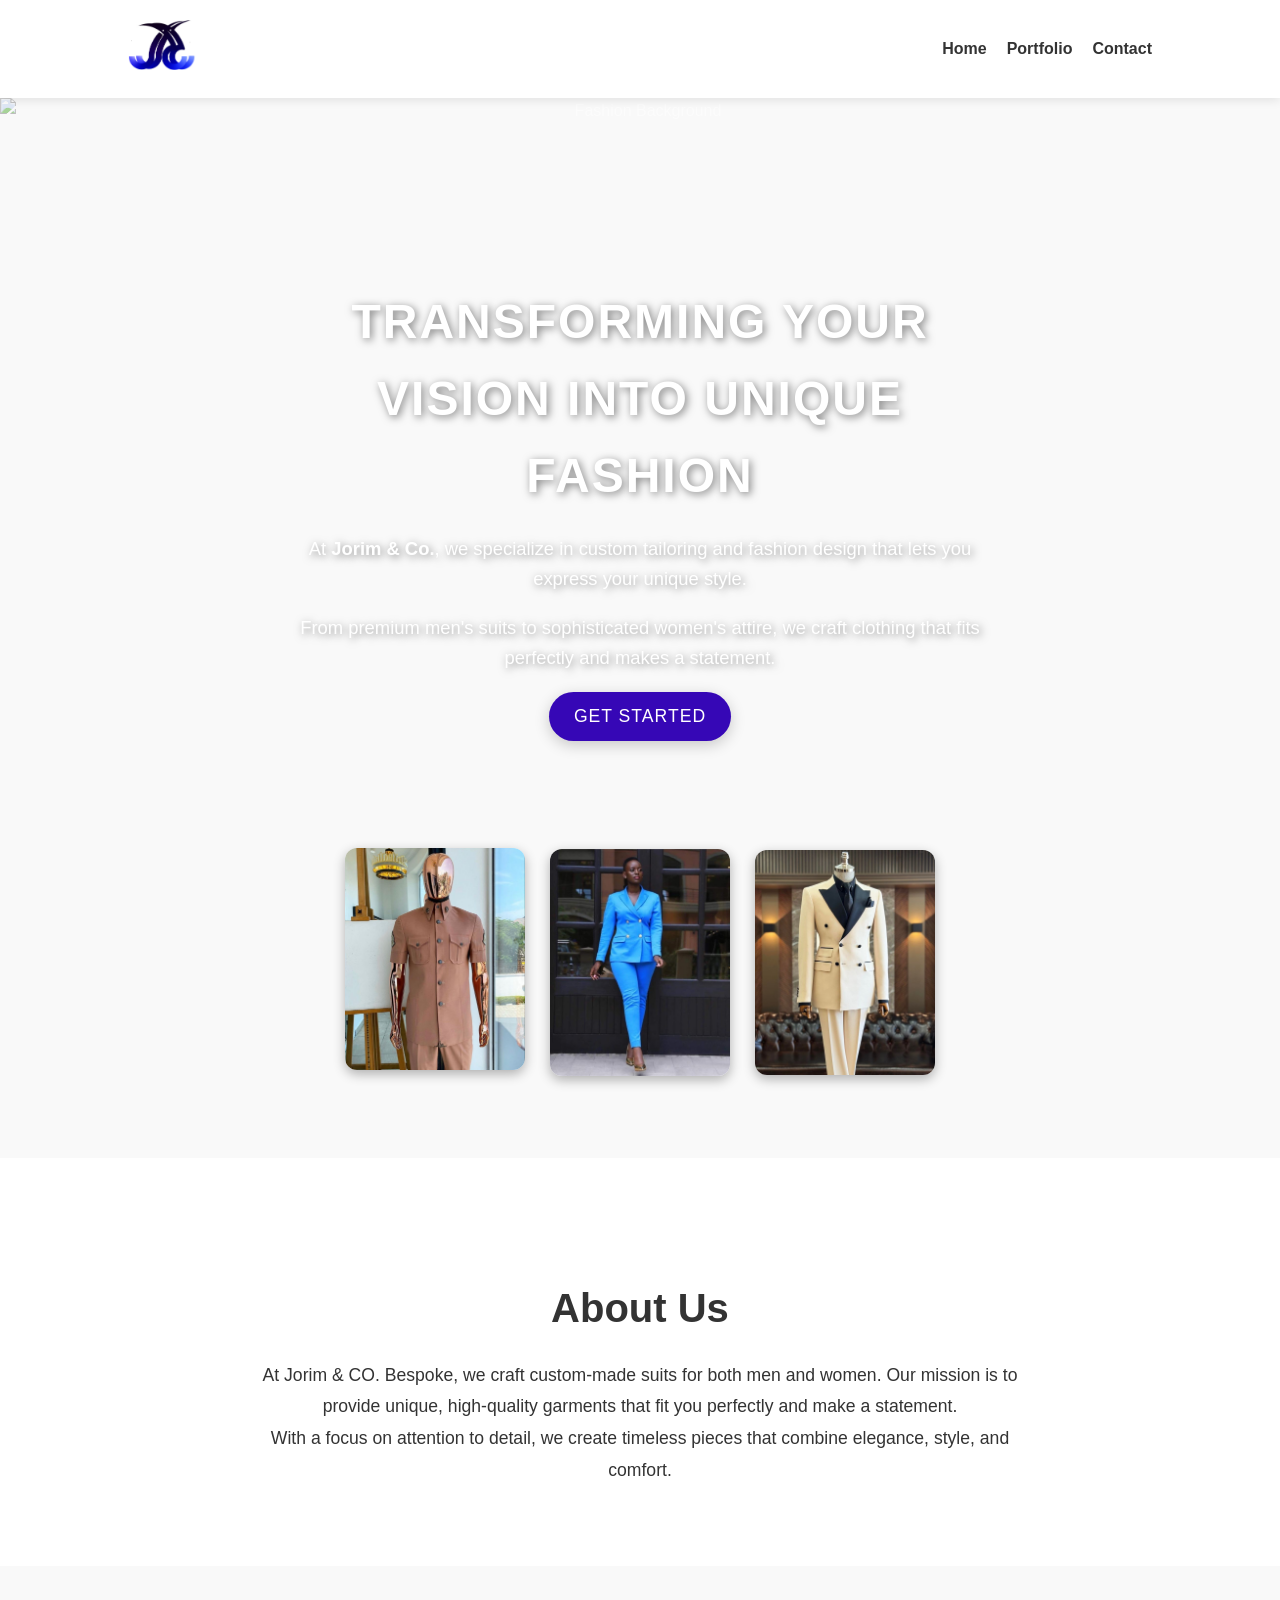
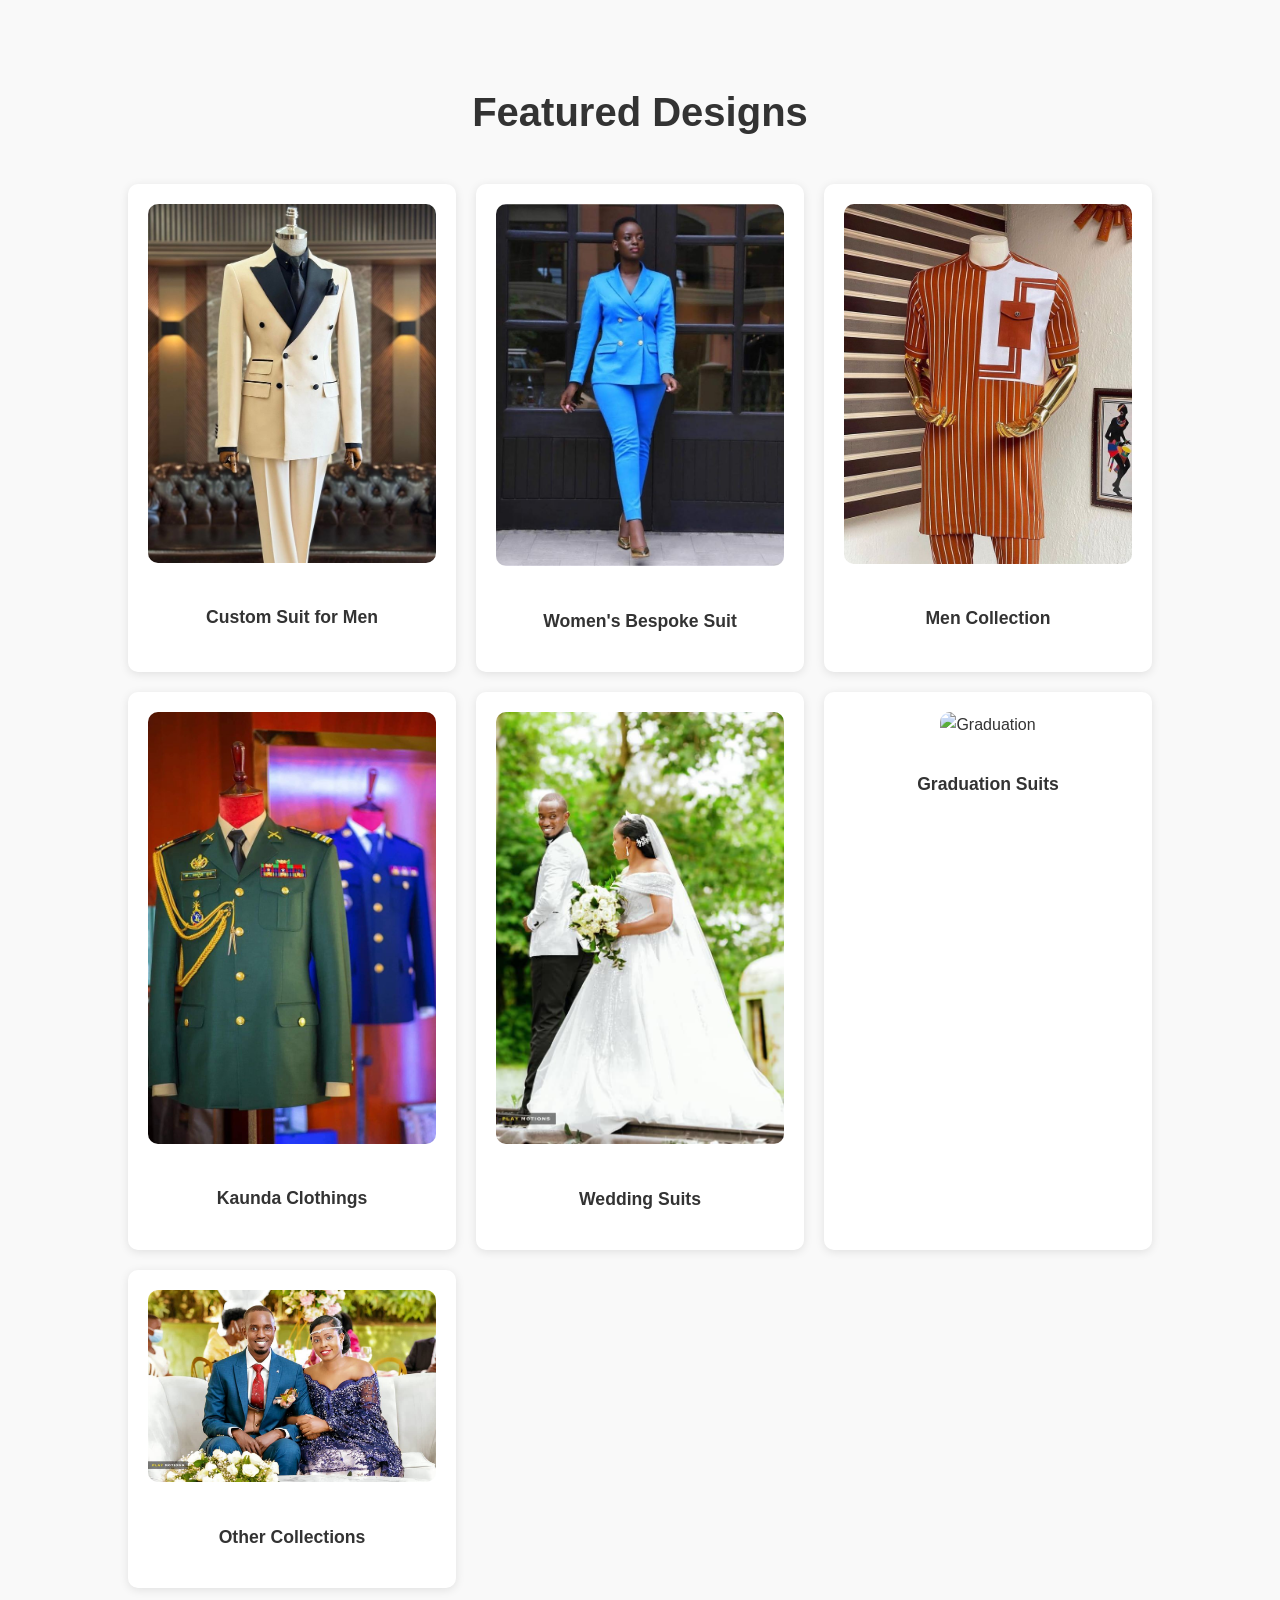
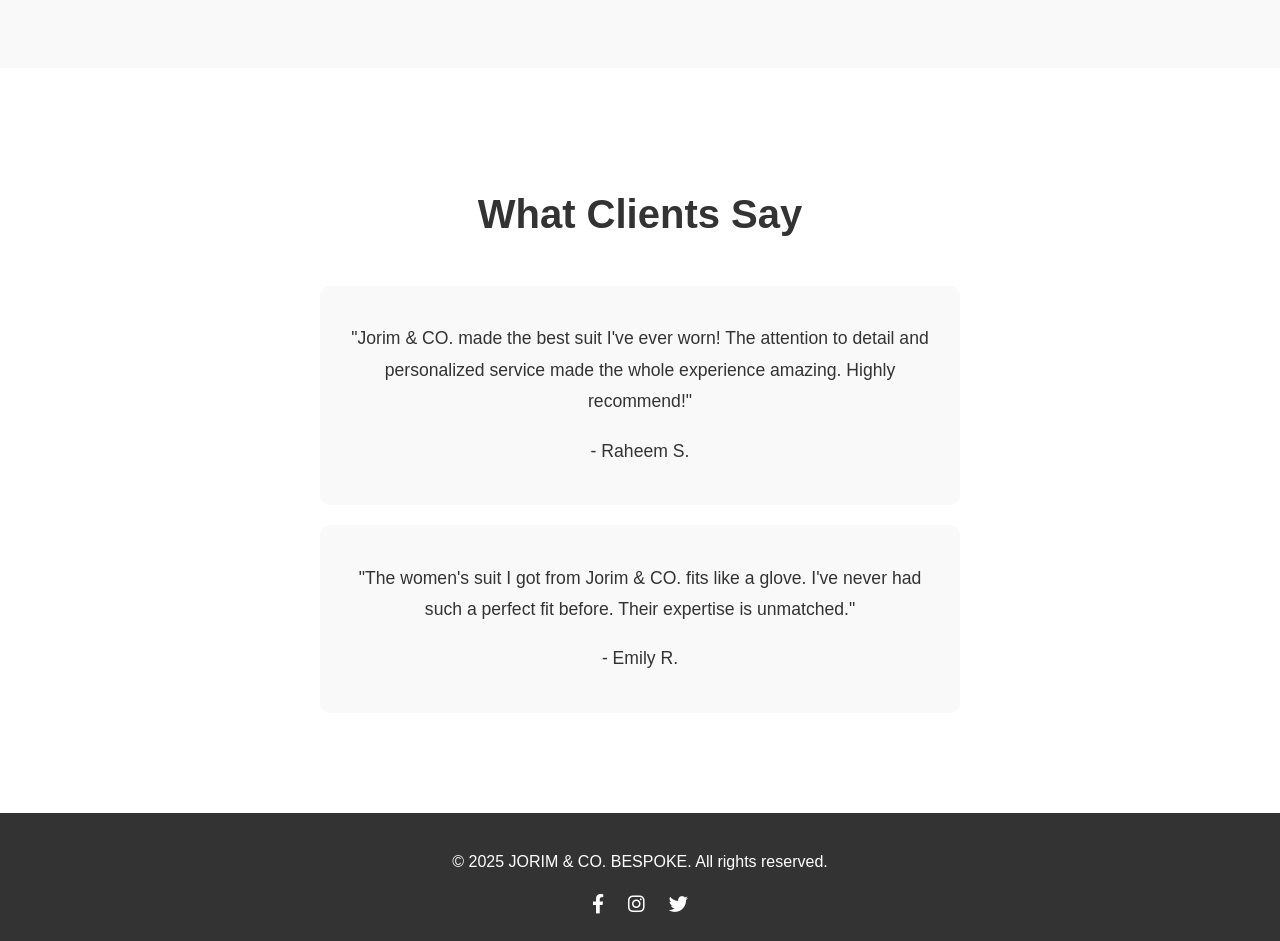
==== index.html @ 849270db "Make first hero image open Kaftan gallery" ====
<!DOCTYPE html>
<html lang="en">
<head>
    <meta charset="UTF-8">
    <meta name="viewport" content="width=device-width, initial-scale=1.0">
    <meta name="description" content="Custom tailoring and fashion design by Jorim & CO. Bespoke fashion that speaks to your unique style.">
    <title> Jorim & CO.</title>
    <link rel="stylesheet" href="styles.css">
    <link rel="stylesheet" href="https://cdnjs.cloudflare.com/ajax/libs/font-awesome/6.0.0/css/all.min.css">
    <link rel="stylesheet" href="https://cdnjs.cloudflare.com/ajax/libs/animate.css/4.1.1/animate.min.css">
    <link rel="shortcut icon" href="images/logo.png" type="images/x-icon" />
</head>
<body>
    <!-- Header -->
    <header>
        <div class="logo">
            <img src="images/logo.png" alt="Jorim & CO. Logo" class="animate__animated animate__fadeIn">
        </div>
        <nav>
            <ul>
                <li><a href="index.html" class="active">Home</a></li>
                <li><a href="portfolio.html">Portfolio</a></li>
                <li><a href="contact.html">Contact</a></li>
            </ul>
        </nav>
    </header>

    <!-- Hero Section -->
    <section class="hero-section">
        <div class="hero-background">
            <img src="images/background.jpg" alt="Fashion Background">
        </div>
    
        <div class="hero-content animate__animated animate__fadeInUp">
            <h2>Transforming Your Vision into Unique Fashion</h2>
            <p>At <strong>Jorim & Co.</strong>, we specialize in custom tailoring and fashion design that lets you express your unique style.</p>
            <p>From premium men's suits to sophisticated women's attire, we craft clothing that fits perfectly and makes a statement.</p>
            <button><a href="contact.html">Get Started</a></button>
        </div>
    
        <div class="hero-carousel">
            <a href="kaftan-men.html" aria-label="Open Kaftan Men gallery">
                <img src="images/kaftan.jpg" alt="Elegant Men's Suit">
            </a>
            <img src="images/women.jpg" alt="Classic Formal Wear">
            <img src="images/men.jpg" alt="Bespoke Tailoring">
        </div>
    </section>
    
    

    <!-- About Section -->
    <section class="about-section">
        <h2 class="animate__animated animate__fadeIn">About Us</h2>
        <p class="animate__animated animate__fadeIn">At Jorim & CO. Bespoke, we craft custom-made suits for both men and women. Our mission is to provide unique, high-quality garments that fit you perfectly and make a statement.</p>
        <p class="animate__animated animate__fadeIn">With a focus on attention to detail, we create timeless pieces that combine elegance, style, and comfort.</p>
    </section>

    <!-- Featured Designs -->
    <section class="featured-designs">
        <h2 class="animate__animated animate__fadeIn">Featured Designs</h2>
        <div class="design-gallery">
            <div class="design-item animate__animated animate__fadeIn">
                <img src="images/men.jpg" alt="Custom Suit for Men">
                <p>Custom Suit for Men</p>
            </div>
            <div class="design-item animate__animated animate__fadeIn">
                <img src="images/women.jpg" alt="Women's Bespoke Suit">
                <p>Women's Bespoke Suit</p>
            </div>
            <div class="design-item animate__animated animate__fadeIn">
                <img src="images/kaftan3.jpg" alt="Office Suit Collection">
                <p>Men Collection</p>
            </div>
            <div class="design-item animate__animated animate__fadeIn">
                <img src="images/kaunda3.jpg" alt="Kaunda Suits">
                <p>Kaunda Clothings</p>
            </div>
            <div class="design-item animate__animated animate__fadeIn">
                <img src="images/wedding suit.jpg" alt="Men Suits">
                <p>Wedding Suits</p>
            </div>
            <div class="design-item animate__animated animate__fadeIn">
                <img src="images/grad.jpg" alt="Graduation">
                <p>Graduation Suits</p>
            </div>
            <div class="design-item animate__animated animate__fadeIn">
                <img src="images/other collections.jpg" alt="Other Collections">
                <p>Other Collections</p>
            </div>
        </div>
    </section>

    <!-- Testimonials -->
    <section class="testimonials">
        <h2 class="animate__animated animate__fadeIn">What Clients Say</h2>
        <div class="testimonial-item animate__animated animate__fadeIn">
            <p>"Jorim & CO. made the best suit I've ever worn! The attention to detail and personalized service made the whole experience amazing. Highly recommend!"</p>
            <p>- Raheem S.</p>
        </div>
        <div class="testimonial-item animate__animated animate__fadeIn">
            <p>"The women's suit I got from Jorim & CO. fits like a glove. I've never had such a perfect fit before. Their expertise is unmatched."</p>
            <p>- Emily R.</p>
        </div>
    </section>

    <!-- Footer -->
    <footer>
        <p>&copy; 2025 JORIM & CO. BESPOKE. All rights reserved.</p>
        <div class="social-icons">
            <a href="#"><i class="fab fa-facebook-f"></i></a>
            <a href="#"><i class="fab fa-instagram"></i></a>
            <a href="#"><i class="fab fa-twitter"></i></a>
        </div>
    </footer>

    <!-- JavaScript for Animations -->
    <script src="https://cdnjs.cloudflare.com/ajax/libs/jquery/3.6.0/jquery.min.js"></script>
    <script>
        $(document).ready(function () {
            // Add animations on scroll
            $(window).scroll(function () {
                $('.animate__animated').each(function () {
                    const elementPosition = $(this).offset().top;
                    const scrollPosition = $(window).scrollTop() + $(window).height();
                    if (scrollPosition > elementPosition) {
                        $(this).addClass('animate__fadeIn');
                    }
                });
            });
        });
    </script>
</body>
</html>
---- styles.css ----
/* General Styles */
body {
    font-family: 'Poppins', sans-serif;
    line-height: 1.6;
    margin: 0;
    padding: 0;
    background-color: #f9f9f9;
    color: #333;
}

header {
    display: flex;
    justify-content: space-between;
    align-items: center;
    padding: 20px 10%;
    background-color: #fff;
    box-shadow: 0 2px 10px rgba(0, 0, 0, 0.1);
}

.logo img {
    height: 50px;
}

nav ul {
    list-style: none;
    display: flex;
    gap: 20px;
}

nav ul li a {
    text-decoration: none;
    color: #333;
    font-weight: 600;
    transition: color 0.3s ease;
}

nav ul li a:hover {
    color: #ff6f61;
}

/* Hero Section */
.hero-section {
    background: url('images/background.jpg') no-repeat center center/cover;
    height: 100vh;
    display: flex;
    flex-direction: column; /* Ensures that the content stacks vertically */
    justify-content: center;
    align-items: center;
    text-align: center;
    color: #fff;
    position: relative;
    padding: 80px 20px;
    overflow: hidden;
    border-bottom: 5px solid #fff;
}

.hero-background img {
    position: absolute;
    width: 100%;
    height: 100%;
    object-fit: cover;
    top: 0;
    left: 0;
    z-index: -1;
    opacity: 0.5;
}

.hero-content {
    max-width: 700px;
    margin: auto;
    z-index: 1;
    text-shadow: 2px 2px 8px rgba(0, 0, 0, 0.5);
}

.hero-content h2 {
    font-size: 3rem;
    margin-bottom: 20px;
    font-weight: bold;
    letter-spacing: 2px;
    text-transform: uppercase;
}

.hero-content p {
    font-size: 1.15rem;
    margin-bottom: 20px;
    line-height: 1.6;
    font-weight: 300;
}

.hero-content button {
    background: #3607b6;
    color: white;
    padding: 14px 25px;
    border: none;
    border-radius: 50px;
    font-size: 1.1rem;
    cursor: pointer;
    text-transform: uppercase;
    letter-spacing: 1px;
    box-shadow: 0 4px 15px rgba(0, 0, 0, 0.2);
    transition: 0.3s ease-in-out;
}

.hero-content button:hover {
    background: #1b0a49;
    transform: scale(1.1);
    box-shadow: 0 6px 20px rgba(0, 0, 0, 0.25);
}

.hero-content button a {
    color: white;
    text-decoration: none;
    display: inline-block;
}

/* Carousel */
.hero-carousel {
    display: flex;
    justify-content: center;
    align-items: center; /* Centers images vertically within the carousel */
    gap: 25px;
    margin-top: 40px;
    z-index: 1;
}

.hero-carousel img {
    width: 180px;
    height: auto;
    border-radius: 12px;
    transition: transform 0.4s ease, opacity 0.4s ease;
    box-shadow: 0 4px 12px rgba(0, 0, 0, 0.3);
}

.hero-carousel img:hover {
    transform: scale(1.1);
    opacity: 0.8;
}

/* Scroll animation */
@keyframes fadeInUp {
    from {
        opacity: 0;
        transform: translateY(30px);
    }
    to {
        opacity: 1;
        transform: translateY(0);
    }
}

.animate__fadeInUp {
    animation: fadeInUp 1s ease-out forwards;
}

/* About Section */
.about-section {
    padding: 80px 10%;
    text-align: center;
    background-color: #fff;
}

.about-section h2 {
    font-size: 2.5rem;
    margin-bottom: 20px;
}

.about-section p {
    font-size: 1.1rem;
    line-height: 1.8;
    max-width: 800px;
    margin: 0 auto;
}

/* Featured Designs */
.featured-designs {
    padding: 80px 10%;
    background-color: #f9f9f9;
    text-align: center;
}

.featured-designs h2 {
    font-size: 2.5rem;
    margin-bottom: 40px;
}

.design-gallery {
    display: grid;
    grid-template-columns: repeat(auto-fit, minmax(250px, 1fr));
    gap: 20px;
}

.design-item {
    background-color: #fff;
    padding: 20px;
    border-radius: 10px;
    box-shadow: 0 2px 10px rgba(0, 0, 0, 0.1);
    transition: transform 0.3s ease;
}

.design-item:hover {
    transform: translateY(-10px);
}

.design-item img {
    width: 100%;
    border-radius: 10px;
    margin-bottom: 15px;
}

.design-item p {
    font-size: 1.1rem;
    font-weight: 600;
}

/* Testimonials */
.testimonials {
    padding: 80px 10%;
    background-color: #ffffff;
    text-align: center;
}

.testimonials h2 {
    font-size: 2.5rem;
    margin-bottom: 40px;
}

.testimonial-item {
    background-color: #f9f9f9;
    padding: 20px;
    border-radius: 10px;
    margin-bottom: 20px;
    max-width: 600px;
    margin: 0 auto 20px;
}

.testimonial-item p {
    font-size: 1.1rem;
    line-height: 1.8;
}

/* Footer */
footer {
    background-color: #333;
    color: #fff;
    text-align: center;
    padding: 20px 10%;
}

.social-icons {
    margin-top: 10px;
}

.social-icons a {
    color: #fff;
    margin: 0 10px;
    font-size: 1.2rem;
    transition: color 0.3s ease;
}

.social-icons a:hover {
    color: #ff6f61;
}

@media (max-width: 900px) {
    header {
        flex-direction: column;
        gap: 15px;
        padding: 20px 6%;
    }

    nav ul {
        flex-wrap: wrap;
        justify-content: center;
        padding: 0;
        margin: 0;
    }

    .hero-section {
        height: auto;
        min-height: 90vh;
        padding: 100px 20px 60px;
    }

    .hero-content h2 {
        font-size: 2rem;
        line-height: 1.3;
    }

    .hero-content p {
        font-size: 1rem;
    }

    .hero-carousel {
        flex-wrap: wrap;
        gap: 15px;
        margin-top: 25px;
    }

    .hero-carousel img {
        width: 140px;
    }
}

@media (max-width: 480px) {
    nav ul {
        gap: 12px;
    }

    nav ul li a {
        font-size: 0.95rem;
    }

    .about-section,
    .featured-designs,
    .testimonials,
    footer {
        padding-left: 6%;
        padding-right: 6%;
    }

    .hero-content h2 {
        font-size: 1.6rem;
        letter-spacing: 1px;
    }

    .hero-content button {
        width: 100%;
        max-width: 240px;
    }

    .about-section p,
    .testimonial-item p,
    .design-item p {
        font-size: 1rem;
    }
}
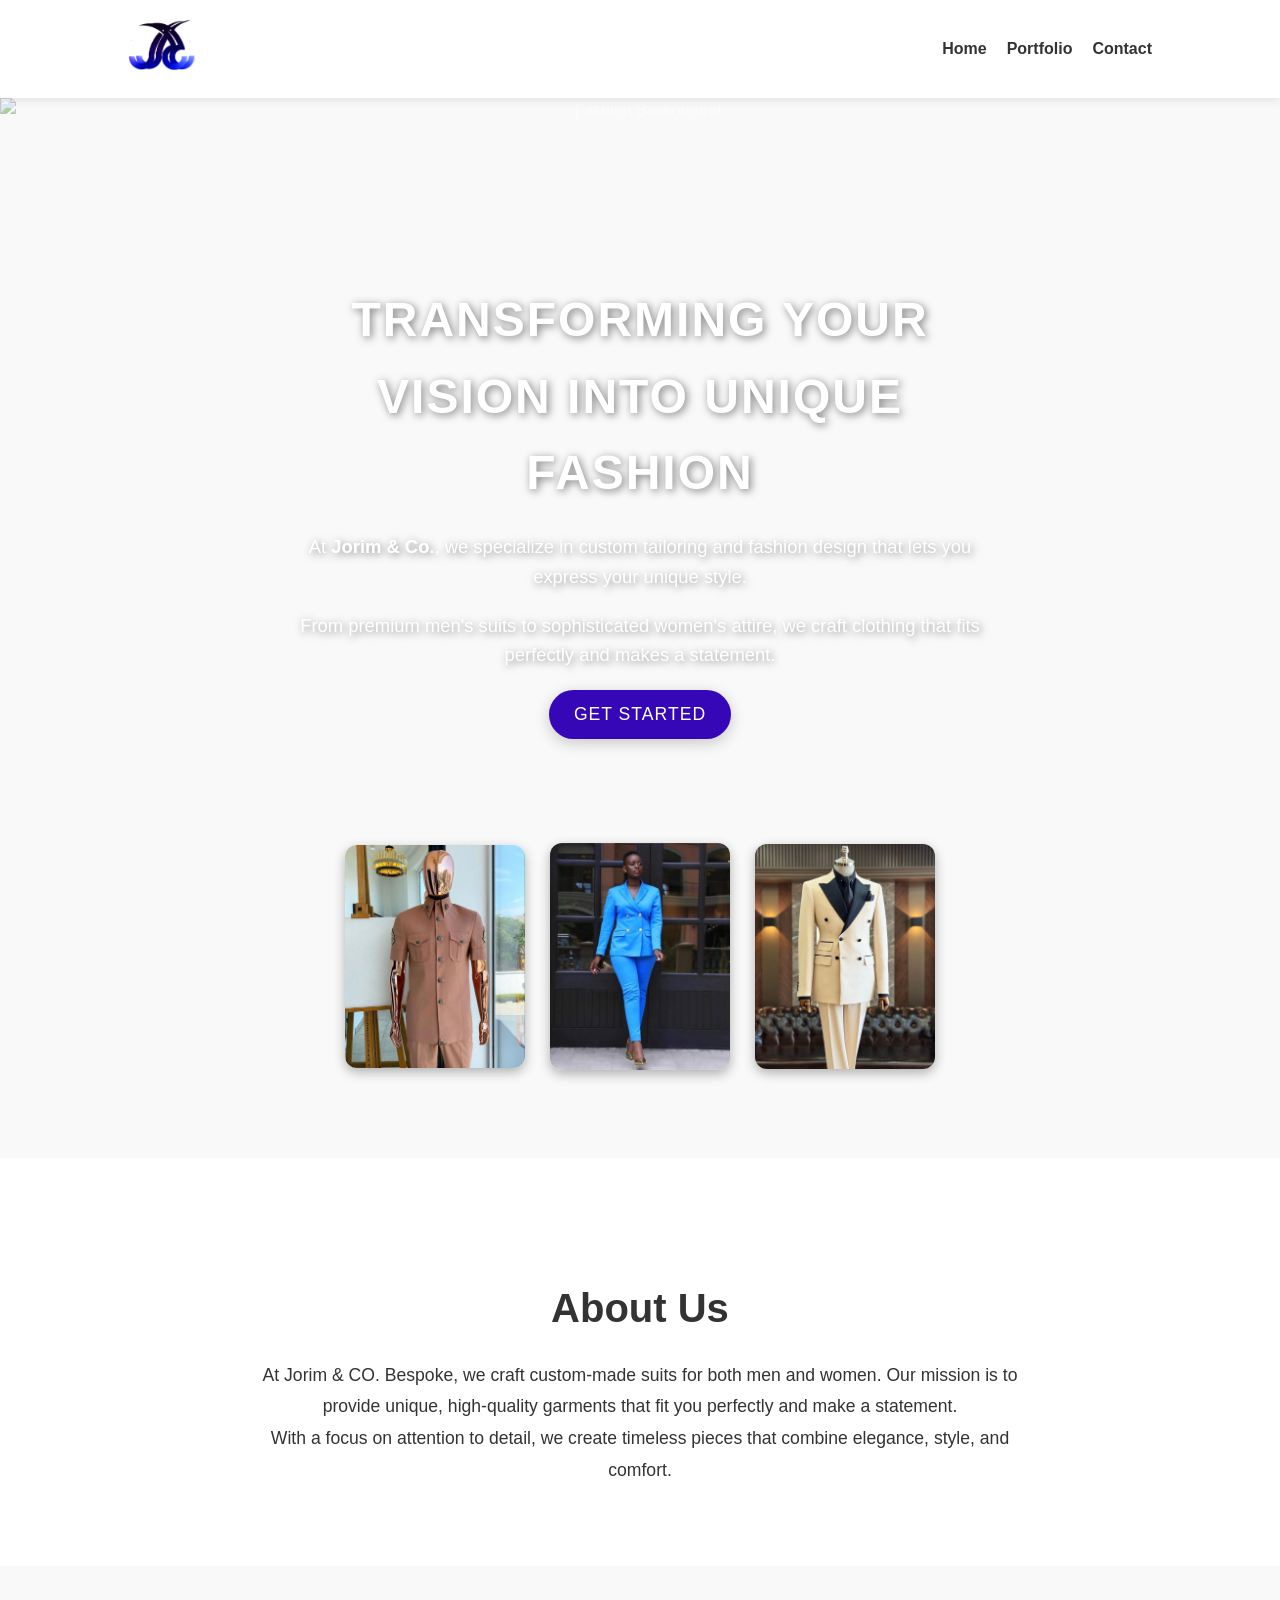
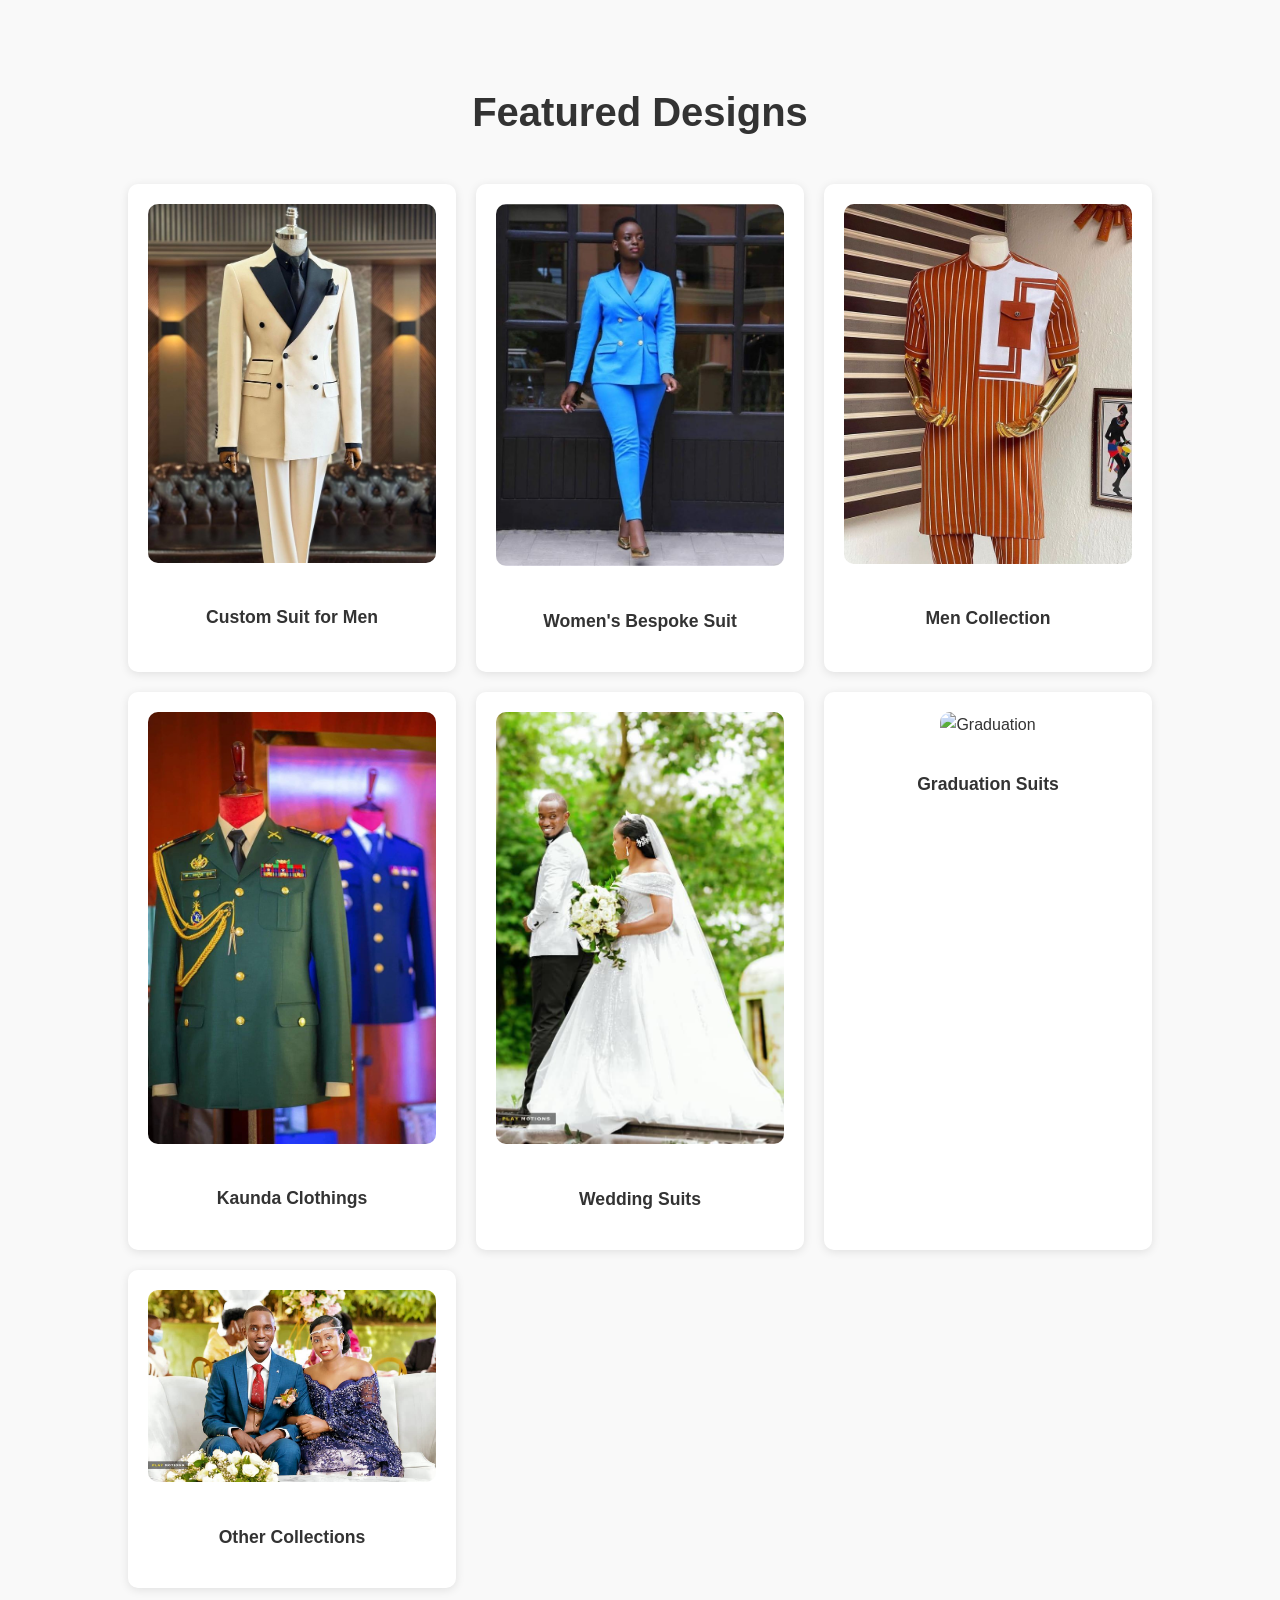
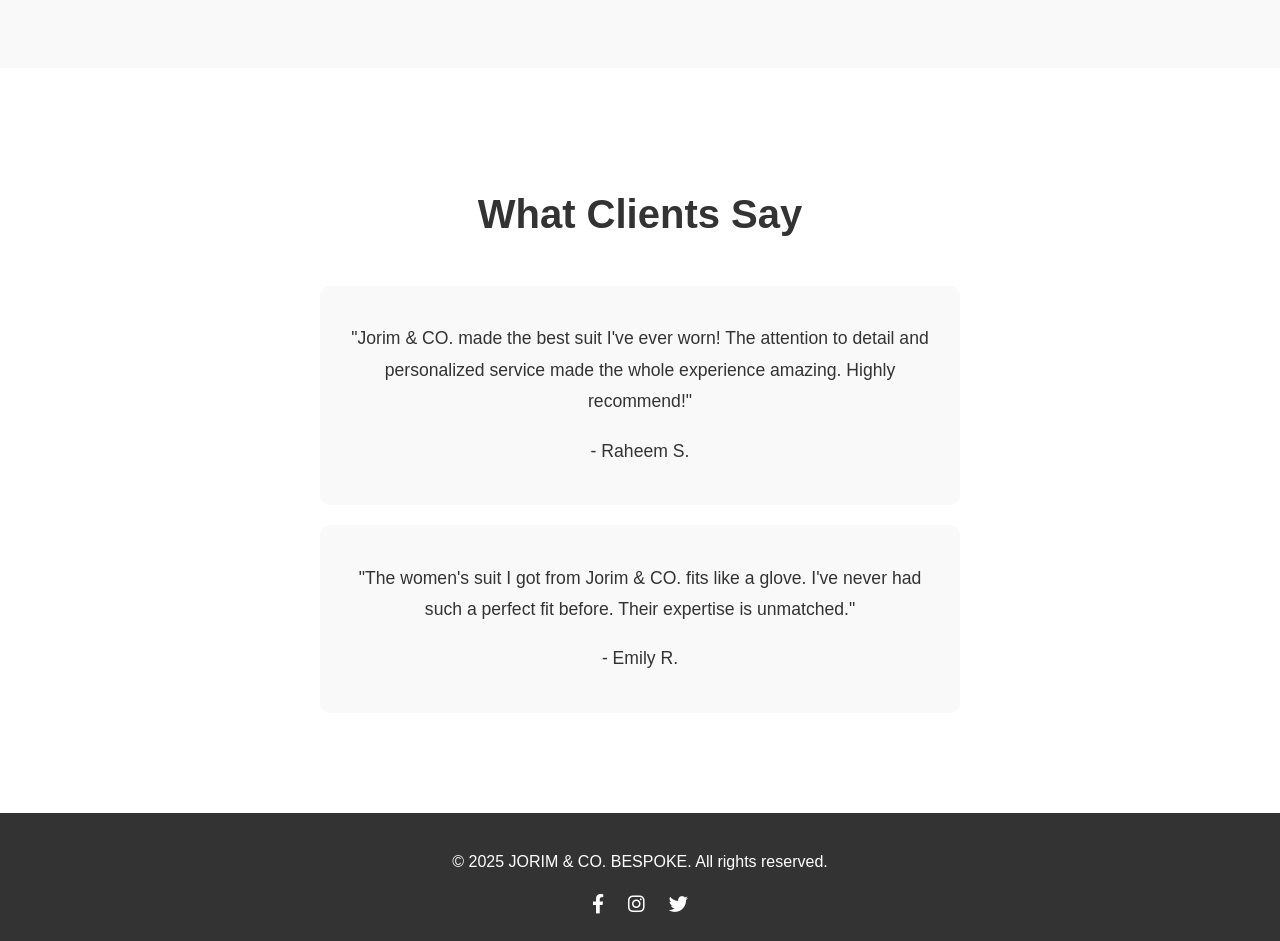
==== commit ee6b8a79: "Link hero image 2 and 3 to suit galleries" ====
--- a/index.html
+++ b/index.html
@@ -42,8 +42,12 @@
             <a href="kaftan-men.html" aria-label="Open Kaftan Men gallery">
                 <img src="images/kaftan.jpg" alt="Elegant Men's Suit">
             </a>
-            <img src="images/women.jpg" alt="Classic Formal Wear">
-            <img src="images/men.jpg" alt="Bespoke Tailoring">
+            <a href="women-suits.html" aria-label="Open Women Suits gallery">
+                <img src="images/women.jpg" alt="Classic Formal Wear">
+            </a>
+            <a href="men-suits.html" aria-label="Open Men Suits gallery">
+                <img src="images/men.jpg" alt="Bespoke Tailoring">
+            </a>
         </div>
     </section>
     
--- a/styles.css
+++ b/styles.css
@@ -1,336 +1,340 @@
-/* General Styles */
-body {
-    font-family: 'Poppins', sans-serif;
-    line-height: 1.6;
-    margin: 0;
-    padding: 0;
-    background-color: #f9f9f9;
-    color: #333;
-}
-
-header {
-    display: flex;
-    justify-content: space-between;
-    align-items: center;
-    padding: 20px 10%;
-    background-color: #fff;
-    box-shadow: 0 2px 10px rgba(0, 0, 0, 0.1);
-}
-
-.logo img {
-    height: 50px;
-}
-
-nav ul {
-    list-style: none;
-    display: flex;
-    gap: 20px;
-}
-
-nav ul li a {
-    text-decoration: none;
-    color: #333;
-    font-weight: 600;
-    transition: color 0.3s ease;
-}
-
-nav ul li a:hover {
-    color: #ff6f61;
-}
-
-/* Hero Section */
-.hero-section {
-    background: url('images/background.jpg') no-repeat center center/cover;
-    height: 100vh;
-    display: flex;
-    flex-direction: column; /* Ensures that the content stacks vertically */
-    justify-content: center;
-    align-items: center;
-    text-align: center;
-    color: #fff;
-    position: relative;
-    padding: 80px 20px;
-    overflow: hidden;
-    border-bottom: 5px solid #fff;
-}
-
-.hero-background img {
-    position: absolute;
-    width: 100%;
-    height: 100%;
-    object-fit: cover;
-    top: 0;
-    left: 0;
-    z-index: -1;
-    opacity: 0.5;
-}
-
-.hero-content {
-    max-width: 700px;
-    margin: auto;
-    z-index: 1;
-    text-shadow: 2px 2px 8px rgba(0, 0, 0, 0.5);
-}
-
-.hero-content h2 {
-    font-size: 3rem;
-    margin-bottom: 20px;
-    font-weight: bold;
-    letter-spacing: 2px;
-    text-transform: uppercase;
-}
-
-.hero-content p {
-    font-size: 1.15rem;
-    margin-bottom: 20px;
-    line-height: 1.6;
-    font-weight: 300;
-}
-
-.hero-content button {
-    background: #3607b6;
-    color: white;
-    padding: 14px 25px;
-    border: none;
-    border-radius: 50px;
-    font-size: 1.1rem;
-    cursor: pointer;
-    text-transform: uppercase;
-    letter-spacing: 1px;
-    box-shadow: 0 4px 15px rgba(0, 0, 0, 0.2);
-    transition: 0.3s ease-in-out;
-}
-
-.hero-content button:hover {
-    background: #1b0a49;
-    transform: scale(1.1);
-    box-shadow: 0 6px 20px rgba(0, 0, 0, 0.25);
-}
-
-.hero-content button a {
-    color: white;
-    text-decoration: none;
-    display: inline-block;
-}
-
-/* Carousel */
-.hero-carousel {
-    display: flex;
-    justify-content: center;
-    align-items: center; /* Centers images vertically within the carousel */
-    gap: 25px;
-    margin-top: 40px;
-    z-index: 1;
-}
-
-.hero-carousel img {
-    width: 180px;
-    height: auto;
-    border-radius: 12px;
-    transition: transform 0.4s ease, opacity 0.4s ease;
-    box-shadow: 0 4px 12px rgba(0, 0, 0, 0.3);
-}
-
-.hero-carousel img:hover {
-    transform: scale(1.1);
-    opacity: 0.8;
-}
-
-/* Scroll animation */
-@keyframes fadeInUp {
-    from {
-        opacity: 0;
-        transform: translateY(30px);
-    }
-    to {
-        opacity: 1;
-        transform: translateY(0);
-    }
-}
-
-.animate__fadeInUp {
-    animation: fadeInUp 1s ease-out forwards;
-}
-
-/* About Section */
-.about-section {
-    padding: 80px 10%;
-    text-align: center;
-    background-color: #fff;
-}
-
-.about-section h2 {
-    font-size: 2.5rem;
-    margin-bottom: 20px;
-}
-
-.about-section p {
-    font-size: 1.1rem;
-    line-height: 1.8;
-    max-width: 800px;
-    margin: 0 auto;
-}
-
-/* Featured Designs */
-.featured-designs {
-    padding: 80px 10%;
-    background-color: #f9f9f9;
-    text-align: center;
-}
-
-.featured-designs h2 {
-    font-size: 2.5rem;
-    margin-bottom: 40px;
-}
-
-.design-gallery {
-    display: grid;
-    grid-template-columns: repeat(auto-fit, minmax(250px, 1fr));
-    gap: 20px;
-}
-
-.design-item {
-    background-color: #fff;
-    padding: 20px;
-    border-radius: 10px;
-    box-shadow: 0 2px 10px rgba(0, 0, 0, 0.1);
-    transition: transform 0.3s ease;
-}
-
-.design-item:hover {
-    transform: translateY(-10px);
-}
-
-.design-item img {
-    width: 100%;
-    border-radius: 10px;
-    margin-bottom: 15px;
-}
-
-.design-item p {
-    font-size: 1.1rem;
-    font-weight: 600;
-}
-
-/* Testimonials */
-.testimonials {
-    padding: 80px 10%;
-    background-color: #ffffff;
-    text-align: center;
-}
-
-.testimonials h2 {
-    font-size: 2.5rem;
-    margin-bottom: 40px;
-}
-
-.testimonial-item {
-    background-color: #f9f9f9;
-    padding: 20px;
-    border-radius: 10px;
-    margin-bottom: 20px;
-    max-width: 600px;
-    margin: 0 auto 20px;
-}
-
-.testimonial-item p {
-    font-size: 1.1rem;
-    line-height: 1.8;
-}
-
-/* Footer */
-footer {
-    background-color: #333;
-    color: #fff;
-    text-align: center;
-    padding: 20px 10%;
-}
-
-.social-icons {
-    margin-top: 10px;
-}
-
-.social-icons a {
-    color: #fff;
-    margin: 0 10px;
-    font-size: 1.2rem;
-    transition: color 0.3s ease;
-}
-
-.social-icons a:hover {
-    color: #ff6f61;
-}
-
-@media (max-width: 900px) {
-    header {
-        flex-direction: column;
-        gap: 15px;
-        padding: 20px 6%;
-    }
-
-    nav ul {
-        flex-wrap: wrap;
-        justify-content: center;
-        padding: 0;
-        margin: 0;
-    }
-
-    .hero-section {
-        height: auto;
-        min-height: 90vh;
-        padding: 100px 20px 60px;
-    }
-
-    .hero-content h2 {
-        font-size: 2rem;
-        line-height: 1.3;
-    }
-
-    .hero-content p {
-        font-size: 1rem;
-    }
-
-    .hero-carousel {
-        flex-wrap: wrap;
-        gap: 15px;
-        margin-top: 25px;
-    }
-
-    .hero-carousel img {
-        width: 140px;
-    }
-}
-
-@media (max-width: 480px) {
-    nav ul {
-        gap: 12px;
-    }
-
-    nav ul li a {
-        font-size: 0.95rem;
-    }
-
-    .about-section,
-    .featured-designs,
-    .testimonials,
-    footer {
-        padding-left: 6%;
-        padding-right: 6%;
-    }
-
-    .hero-content h2 {
-        font-size: 1.6rem;
-        letter-spacing: 1px;
-    }
-
-    .hero-content button {
-        width: 100%;
-        max-width: 240px;
-    }
-
-    .about-section p,
-    .testimonial-item p,
-    .design-item p {
-        font-size: 1rem;
-    }
+/* General Styles */
+body {
+    font-family: 'Poppins', sans-serif;
+    line-height: 1.6;
+    margin: 0;
+    padding: 0;
+    background-color: #f9f9f9;
+    color: #333;
+}
+
+header {
+    display: flex;
+    justify-content: space-between;
+    align-items: center;
+    padding: 20px 10%;
+    background-color: #fff;
+    box-shadow: 0 2px 10px rgba(0, 0, 0, 0.1);
+}
+
+.logo img {
+    height: 50px;
+}
+
+nav ul {
+    list-style: none;
+    display: flex;
+    gap: 20px;
+}
+
+nav ul li a {
+    text-decoration: none;
+    color: #333;
+    font-weight: 600;
+    transition: color 0.3s ease;
+}
+
+nav ul li a:hover {
+    color: #ff6f61;
+}
+
+/* Hero Section */
+.hero-section {
+    background: url('images/background.jpg') no-repeat center center/cover;
+    height: 100vh;
+    display: flex;
+    flex-direction: column; /* Ensures that the content stacks vertically */
+    justify-content: center;
+    align-items: center;
+    text-align: center;
+    color: #fff;
+    position: relative;
+    padding: 80px 20px;
+    overflow: hidden;
+    border-bottom: 5px solid #fff;
+}
+
+.hero-background img {
+    position: absolute;
+    width: 100%;
+    height: 100%;
+    object-fit: cover;
+    top: 0;
+    left: 0;
+    z-index: -1;
+    opacity: 0.5;
+}
+
+.hero-content {
+    max-width: 700px;
+    margin: auto;
+    z-index: 1;
+    text-shadow: 2px 2px 8px rgba(0, 0, 0, 0.5);
+}
+
+.hero-content h2 {
+    font-size: 3rem;
+    margin-bottom: 20px;
+    font-weight: bold;
+    letter-spacing: 2px;
+    text-transform: uppercase;
+}
+
+.hero-content p {
+    font-size: 1.15rem;
+    margin-bottom: 20px;
+    line-height: 1.6;
+    font-weight: 300;
+}
+
+.hero-content button {
+    background: #3607b6;
+    color: white;
+    padding: 14px 25px;
+    border: none;
+    border-radius: 50px;
+    font-size: 1.1rem;
+    cursor: pointer;
+    text-transform: uppercase;
+    letter-spacing: 1px;
+    box-shadow: 0 4px 15px rgba(0, 0, 0, 0.2);
+    transition: 0.3s ease-in-out;
+}
+
+.hero-content button:hover {
+    background: #1b0a49;
+    transform: scale(1.1);
+    box-shadow: 0 6px 20px rgba(0, 0, 0, 0.25);
+}
+
+.hero-content button a {
+    color: white;
+    text-decoration: none;
+    display: inline-block;
+}
+
+/* Carousel */
+.hero-carousel {
+    display: flex;
+    justify-content: center;
+    align-items: center; /* Centers images vertically within the carousel */
+    gap: 25px;
+    margin-top: 40px;
+    z-index: 1;
+}
+
+.hero-carousel img {
+    width: 180px;
+    height: auto;
+    border-radius: 12px;
+    transition: transform 0.4s ease, opacity 0.4s ease;
+    box-shadow: 0 4px 12px rgba(0, 0, 0, 0.3);
+}
+
+.hero-carousel img:hover {
+    transform: scale(1.1);
+    opacity: 0.8;
+}
+
+.hero-carousel a {
+    display: inline-block;
+}
+
+/* Scroll animation */
+@keyframes fadeInUp {
+    from {
+        opacity: 0;
+        transform: translateY(30px);
+    }
+    to {
+        opacity: 1;
+        transform: translateY(0);
+    }
+}
+
+.animate__fadeInUp {
+    animation: fadeInUp 1s ease-out forwards;
+}
+
+/* About Section */
+.about-section {
+    padding: 80px 10%;
+    text-align: center;
+    background-color: #fff;
+}
+
+.about-section h2 {
+    font-size: 2.5rem;
+    margin-bottom: 20px;
+}
+
+.about-section p {
+    font-size: 1.1rem;
+    line-height: 1.8;
+    max-width: 800px;
+    margin: 0 auto;
+}
+
+/* Featured Designs */
+.featured-designs {
+    padding: 80px 10%;
+    background-color: #f9f9f9;
+    text-align: center;
+}
+
+.featured-designs h2 {
+    font-size: 2.5rem;
+    margin-bottom: 40px;
+}
+
+.design-gallery {
+    display: grid;
+    grid-template-columns: repeat(auto-fit, minmax(250px, 1fr));
+    gap: 20px;
+}
+
+.design-item {
+    background-color: #fff;
+    padding: 20px;
+    border-radius: 10px;
+    box-shadow: 0 2px 10px rgba(0, 0, 0, 0.1);
+    transition: transform 0.3s ease;
+}
+
+.design-item:hover {
+    transform: translateY(-10px);
+}
+
+.design-item img {
+    width: 100%;
+    border-radius: 10px;
+    margin-bottom: 15px;
+}
+
+.design-item p {
+    font-size: 1.1rem;
+    font-weight: 600;
+}
+
+/* Testimonials */
+.testimonials {
+    padding: 80px 10%;
+    background-color: #ffffff;
+    text-align: center;
+}
+
+.testimonials h2 {
+    font-size: 2.5rem;
+    margin-bottom: 40px;
+}
+
+.testimonial-item {
+    background-color: #f9f9f9;
+    padding: 20px;
+    border-radius: 10px;
+    margin-bottom: 20px;
+    max-width: 600px;
+    margin: 0 auto 20px;
+}
+
+.testimonial-item p {
+    font-size: 1.1rem;
+    line-height: 1.8;
+}
+
+/* Footer */
+footer {
+    background-color: #333;
+    color: #fff;
+    text-align: center;
+    padding: 20px 10%;
+}
+
+.social-icons {
+    margin-top: 10px;
+}
+
+.social-icons a {
+    color: #fff;
+    margin: 0 10px;
+    font-size: 1.2rem;
+    transition: color 0.3s ease;
+}
+
+.social-icons a:hover {
+    color: #ff6f61;
+}
+
+@media (max-width: 900px) {
+    header {
+        flex-direction: column;
+        gap: 15px;
+        padding: 20px 6%;
+    }
+
+    nav ul {
+        flex-wrap: wrap;
+        justify-content: center;
+        padding: 0;
+        margin: 0;
+    }
+
+    .hero-section {
+        height: auto;
+        min-height: 90vh;
+        padding: 100px 20px 60px;
+    }
+
+    .hero-content h2 {
+        font-size: 2rem;
+        line-height: 1.3;
+    }
+
+    .hero-content p {
+        font-size: 1rem;
+    }
+
+    .hero-carousel {
+        flex-wrap: wrap;
+        gap: 15px;
+        margin-top: 25px;
+    }
+
+    .hero-carousel img {
+        width: 140px;
+    }
+}
+
+@media (max-width: 480px) {
+    nav ul {
+        gap: 12px;
+    }
+
+    nav ul li a {
+        font-size: 0.95rem;
+    }
+
+    .about-section,
+    .featured-designs,
+    .testimonials,
+    footer {
+        padding-left: 6%;
+        padding-right: 6%;
+    }
+
+    .hero-content h2 {
+        font-size: 1.6rem;
+        letter-spacing: 1px;
+    }
+
+    .hero-content button {
+        width: 100%;
+        max-width: 240px;
+    }
+
+    .about-section p,
+    .testimonial-item p,
+    .design-item p {
+        font-size: 1rem;
+    }
 }
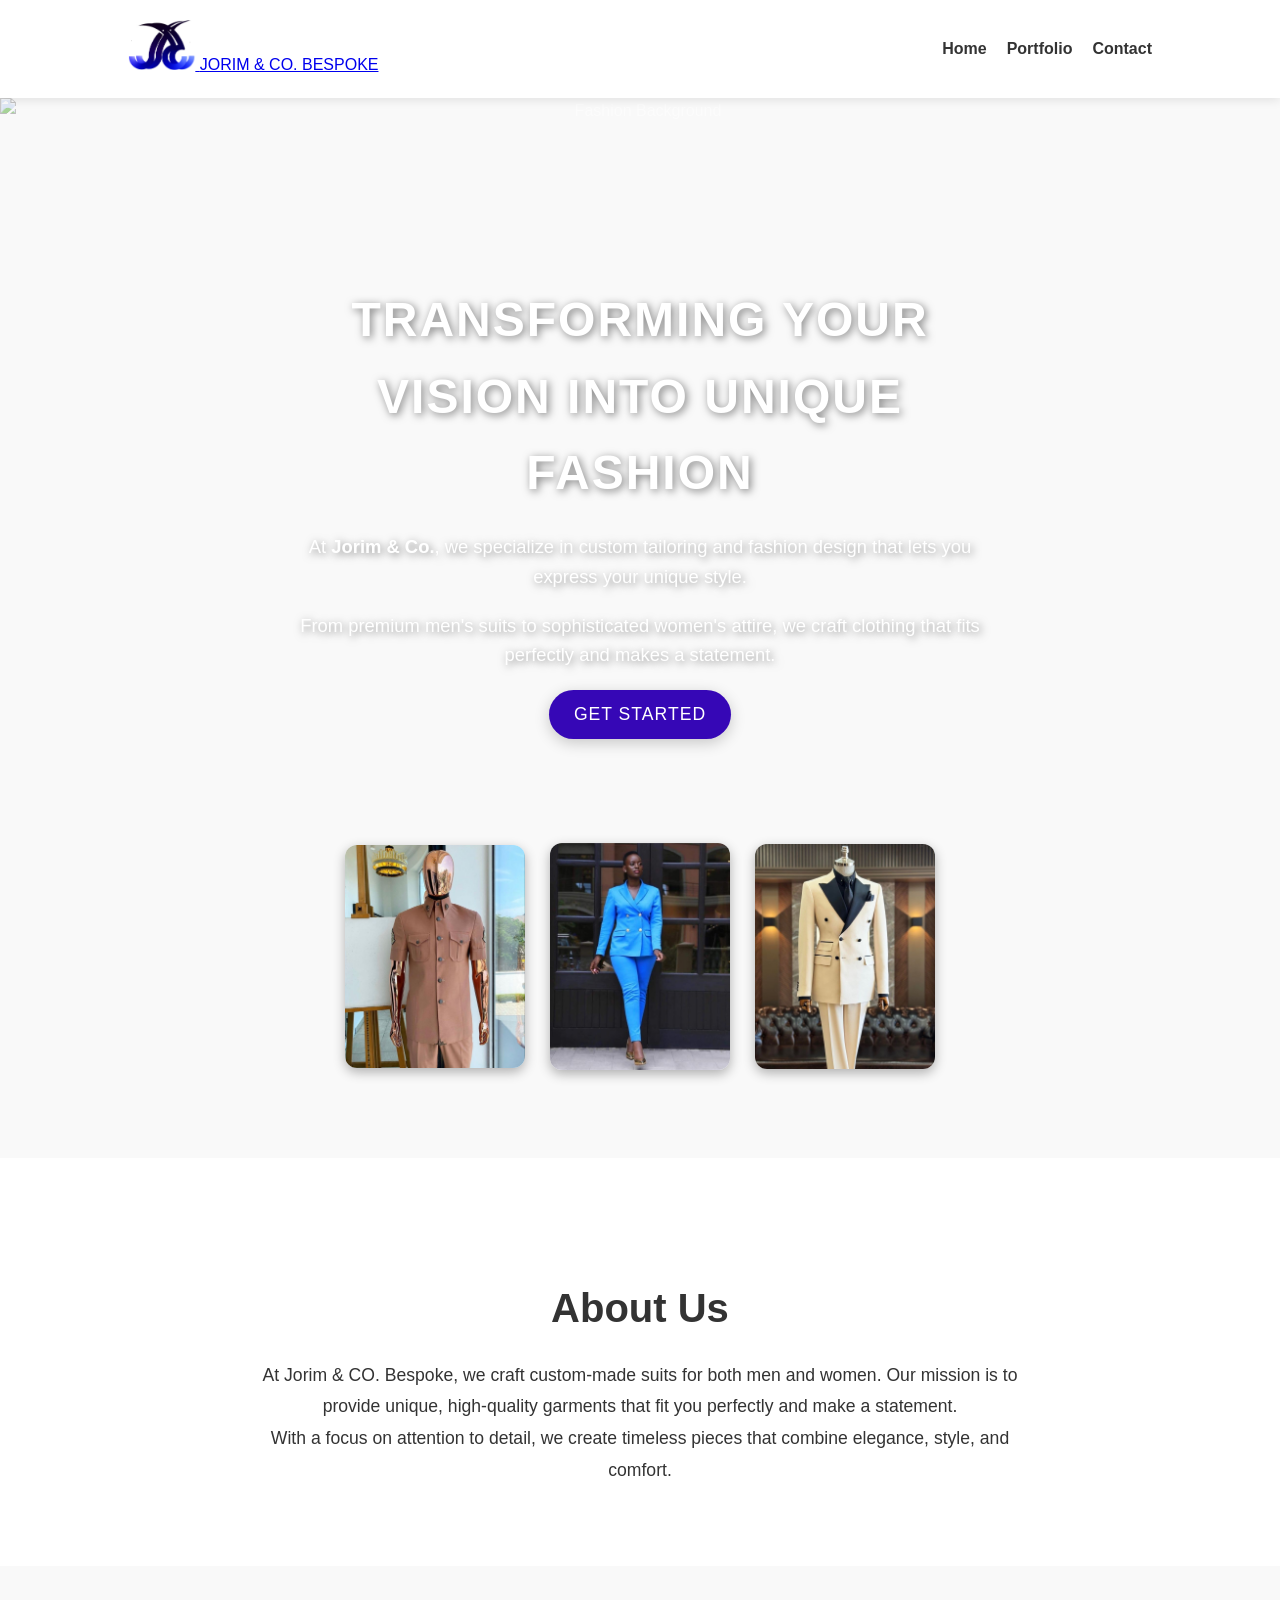
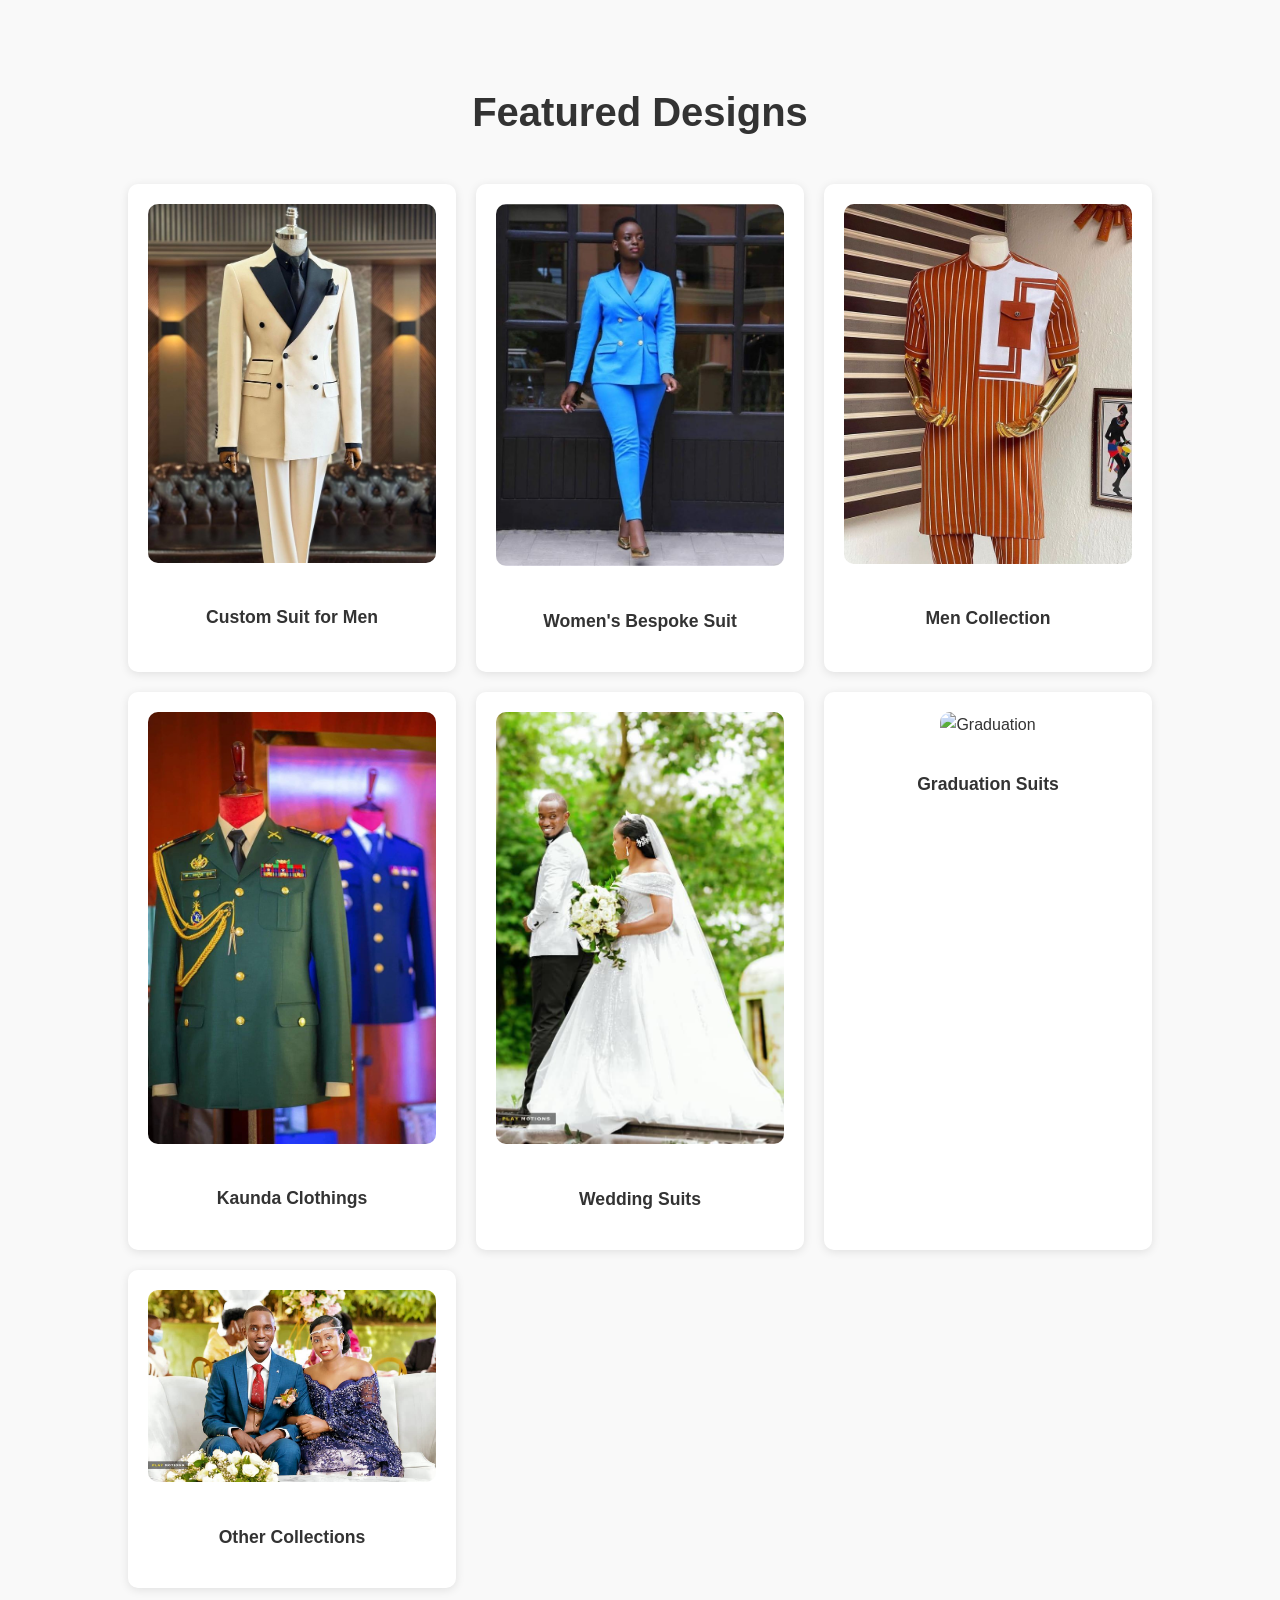
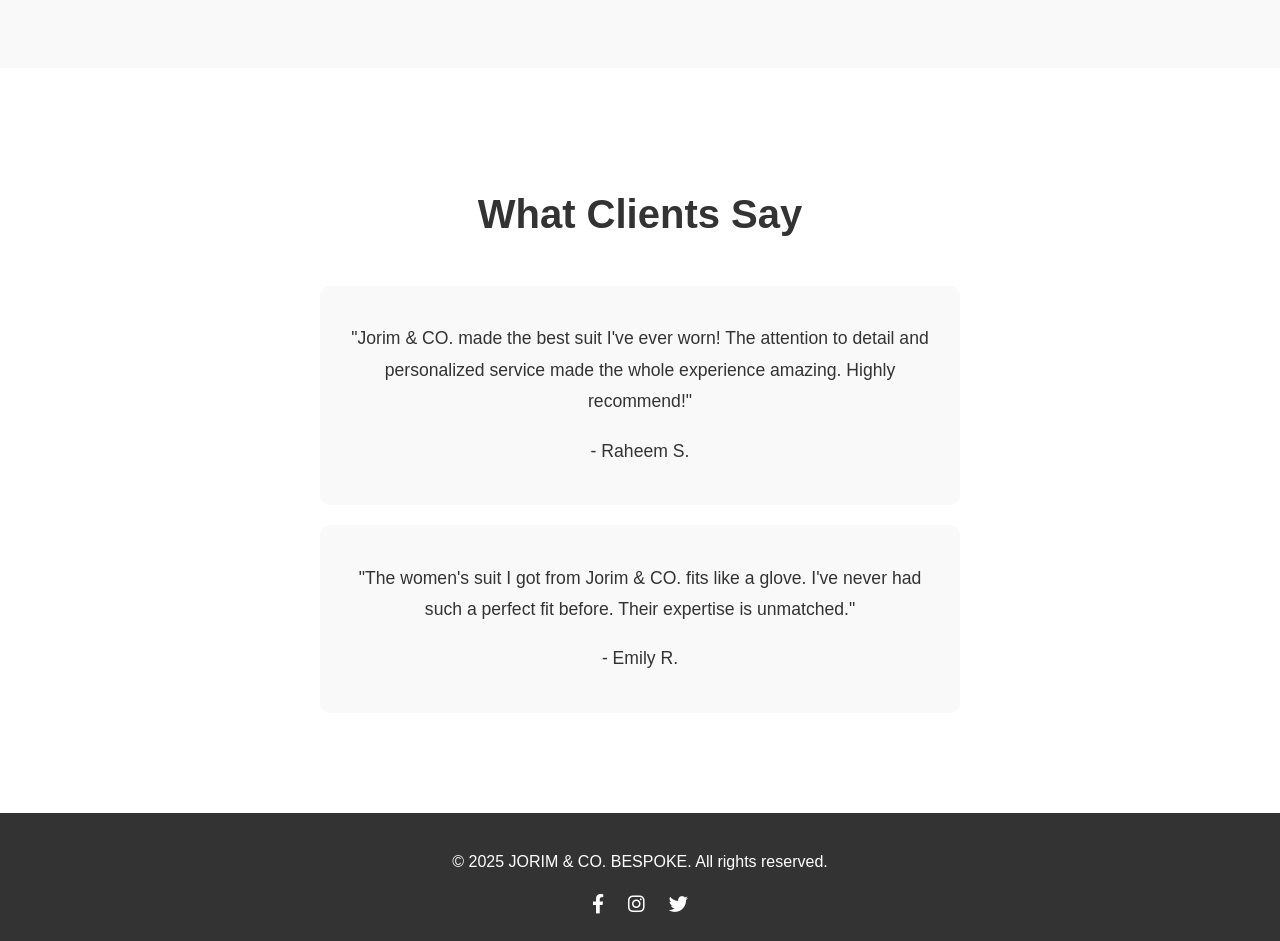
==== commit 319cb91a: "Polish home header brand lockup" ====
--- a/index.html
+++ b/index.html
@@ -14,7 +14,10 @@
     <!-- Header -->
     <header>
         <div class="logo">
-            <img src="images/logo.png" alt="Jorim & CO. Logo" class="animate__animated animate__fadeIn">
+            <a href="index.html" class="brand-link" aria-label="JORIM & CO. BESPOKE home">
+                <img src="images/logo.png" alt="Jorim & CO. Logo" class="animate__animated animate__fadeIn">
+                <span class="brand-name">JORIM & CO. BESPOKE</span>
+            </a>
         </div>
         <nav>
             <ul>
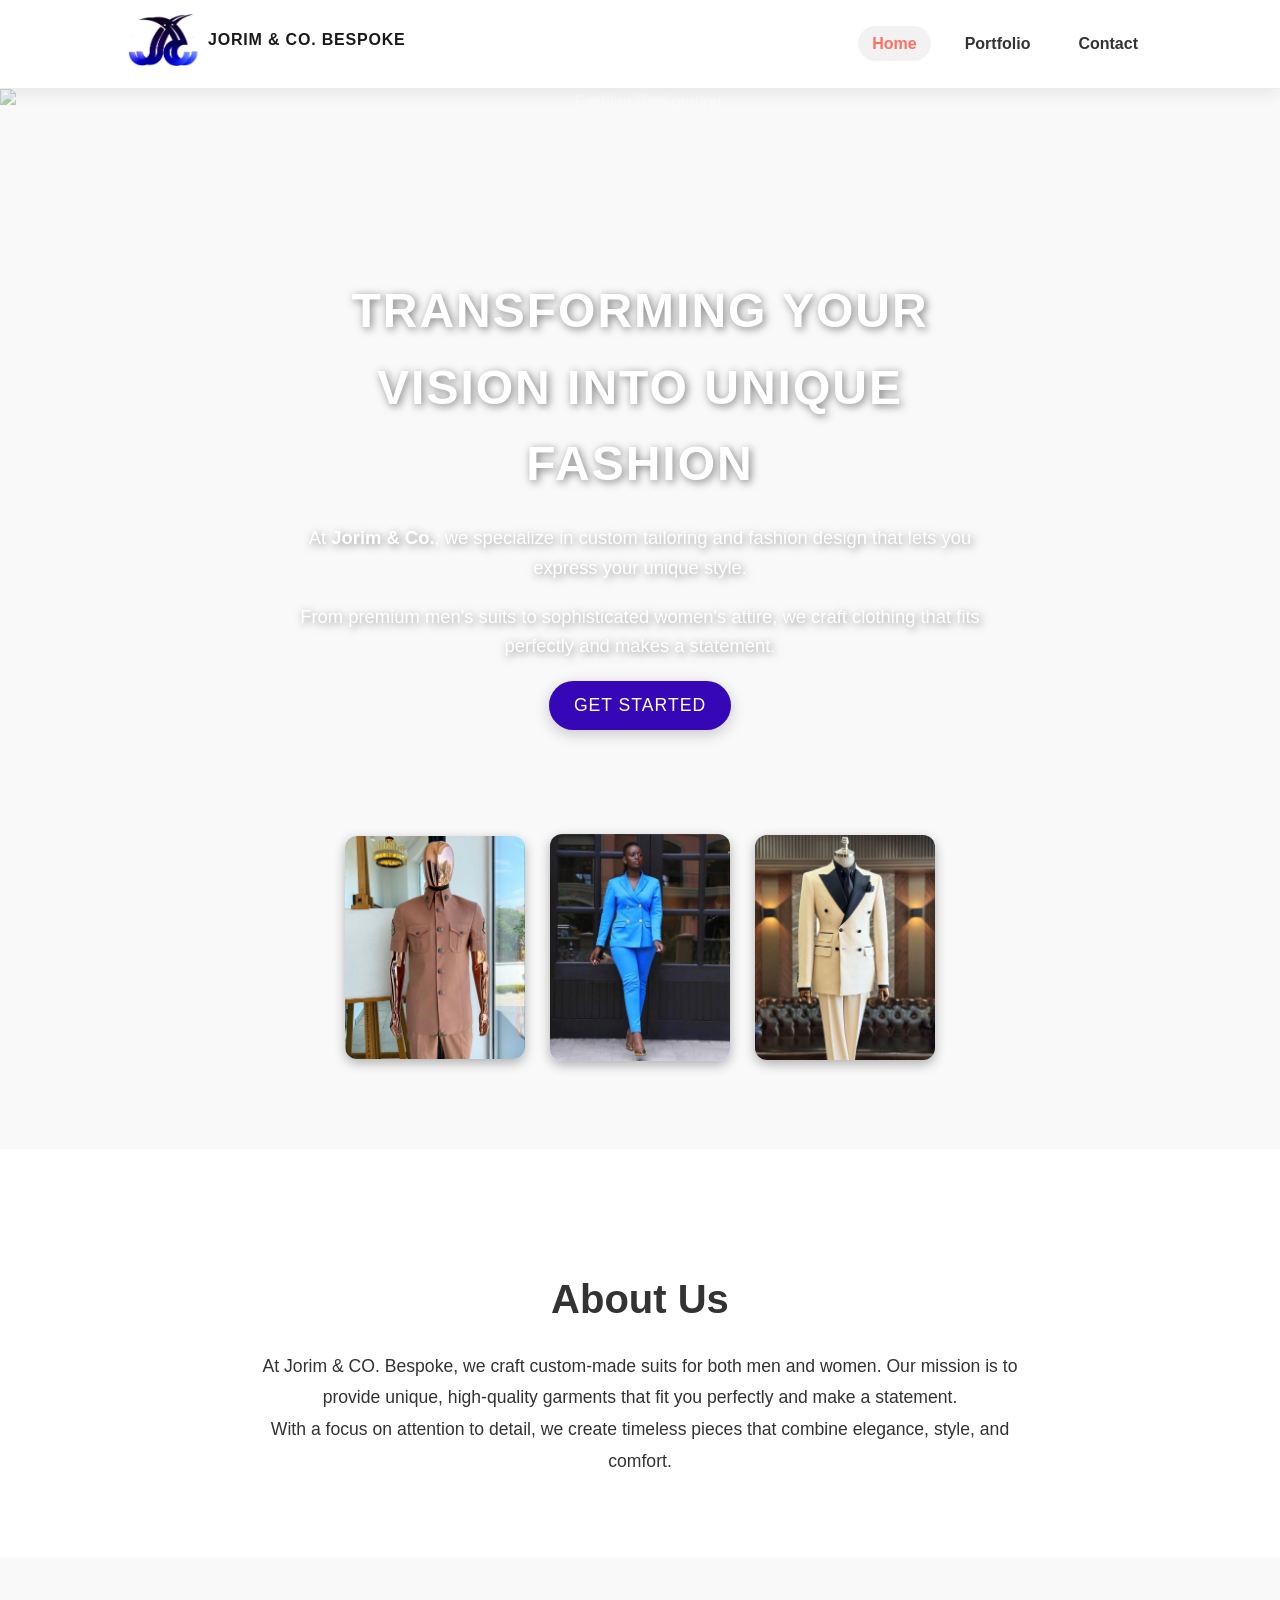
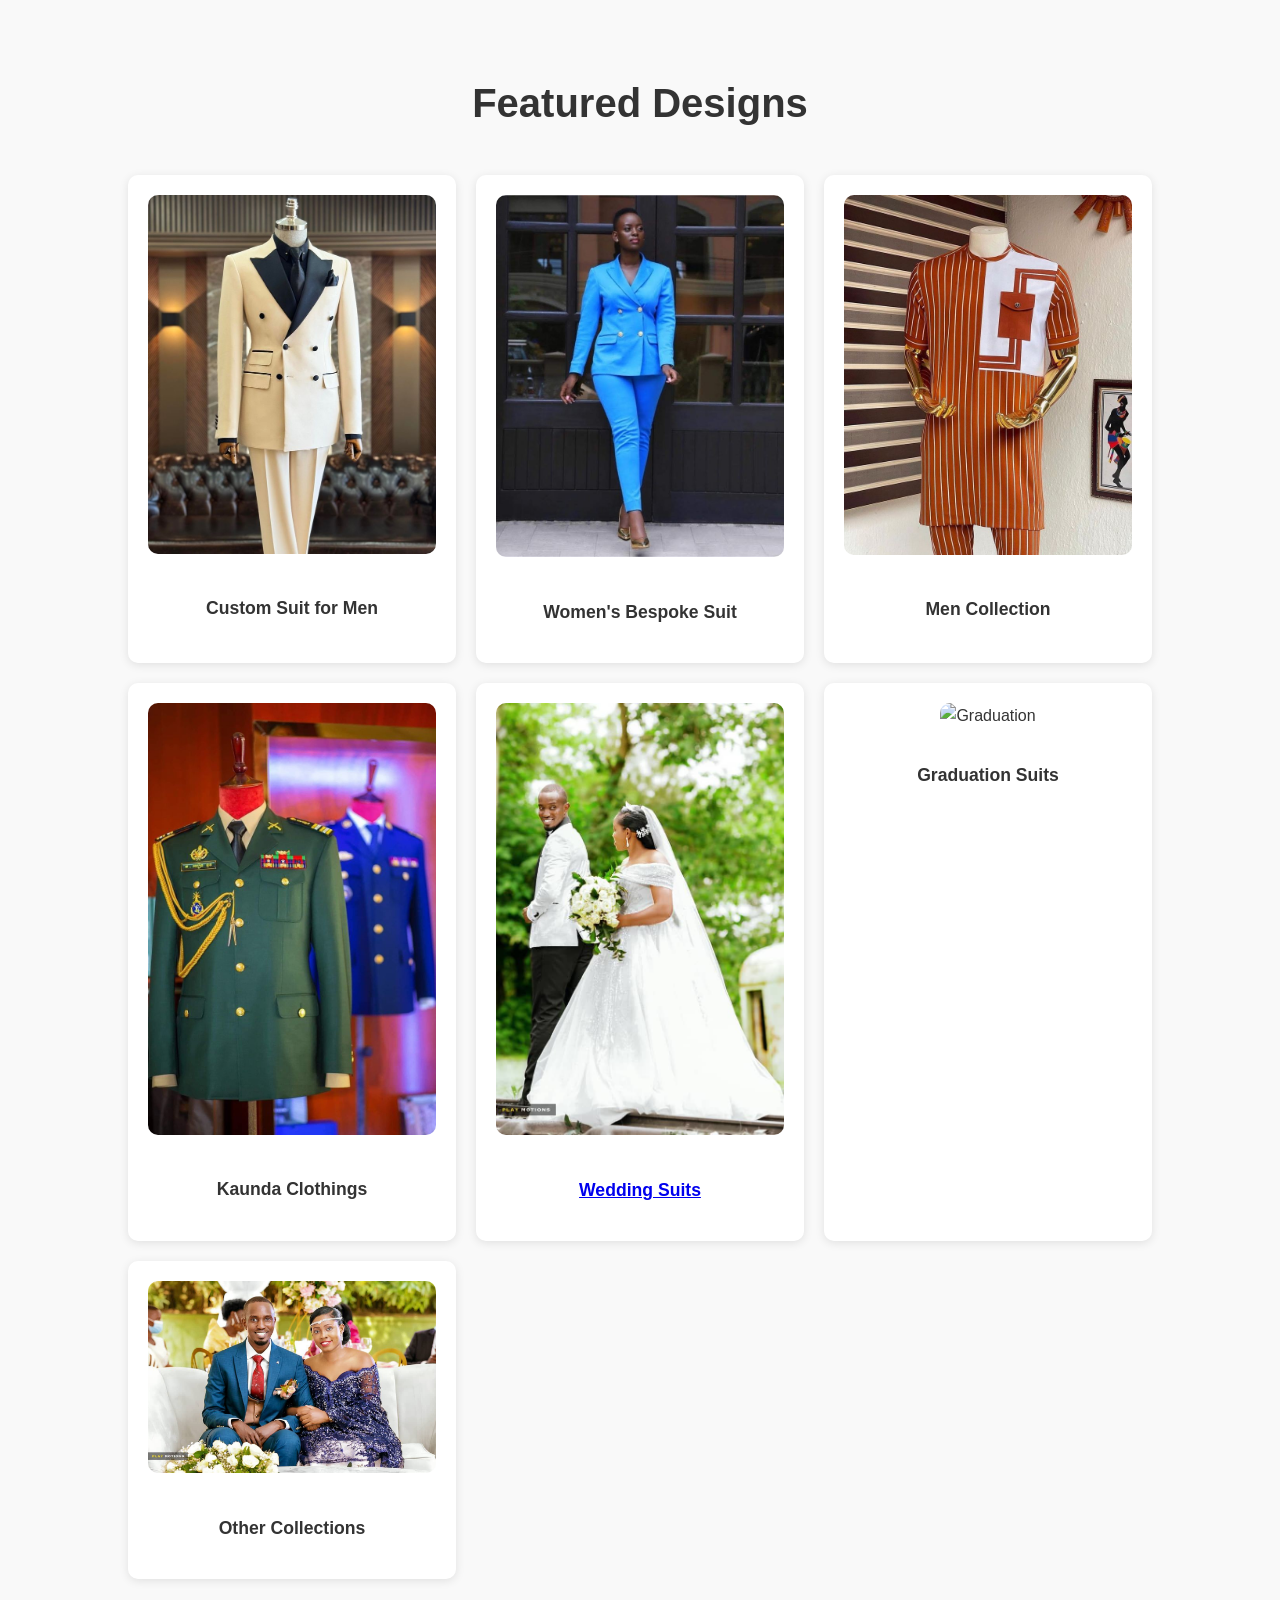
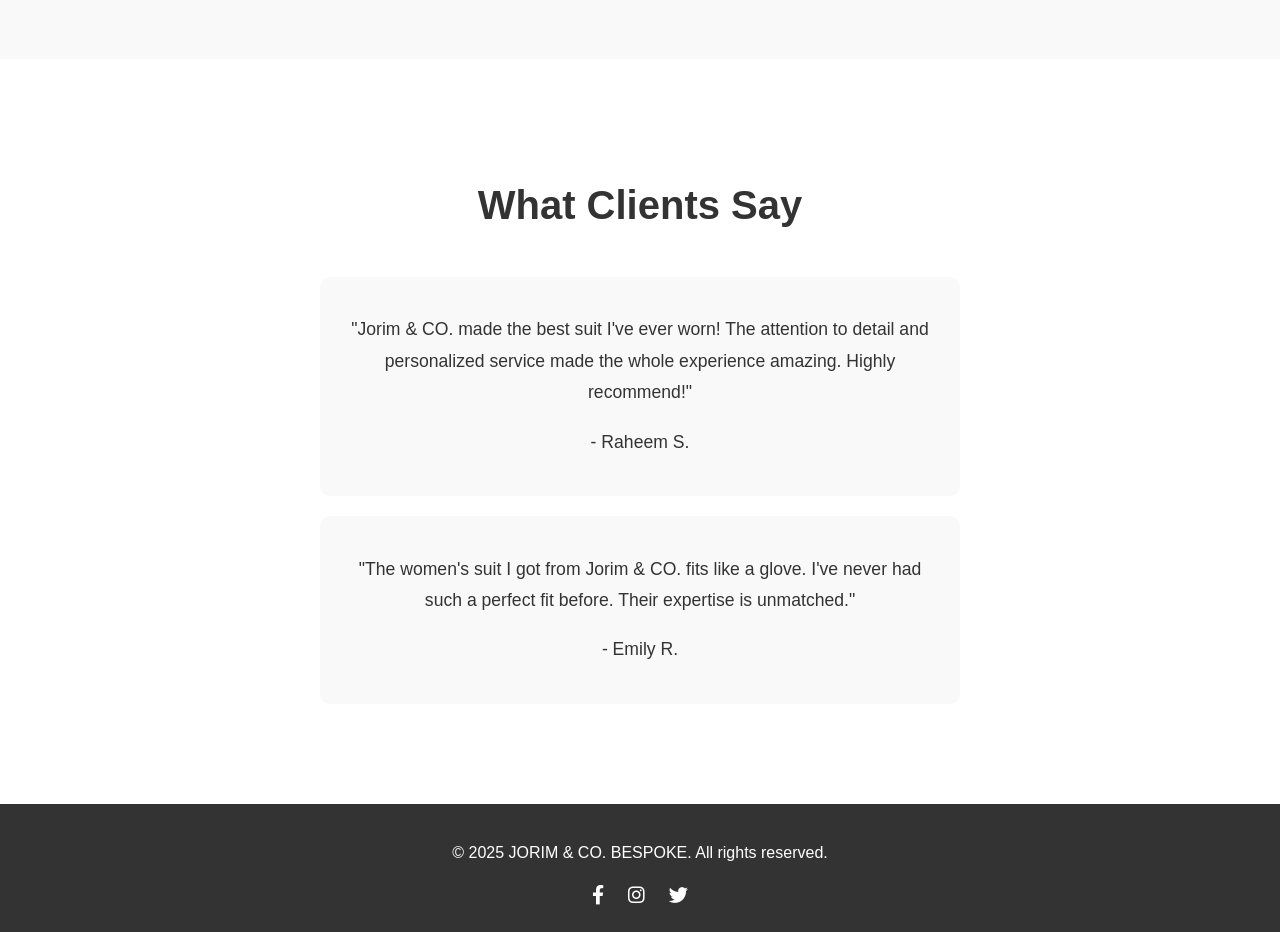
==== commit ed014ecd: "Make Wedding Suits card open gallery page" ====
--- a/index.html
+++ b/index.html
@@ -84,8 +84,10 @@
                 <p>Kaunda Clothings</p>
             </div>
             <div class="design-item animate__animated animate__fadeIn">
-                <img src="images/wedding suit.jpg" alt="Men Suits">
-                <p>Wedding Suits</p>
+                <a href="wedding-suits.html" aria-label="Open Wedding Suits gallery">
+                    <img src="images/wedding suit.jpg" alt="Men Suits">
+                    <p>Wedding Suits</p>
+                </a>
             </div>
             <div class="design-item animate__animated animate__fadeIn">
                 <img src="images/grad.jpg" alt="Graduation">
--- a/styles.css
+++ b/styles.css
@@ -12,29 +12,54 @@
     display: flex;
     justify-content: space-between;
     align-items: center;
-    padding: 20px 10%;
+    padding: 14px 10%;
     background-color: #fff;
-    box-shadow: 0 2px 10px rgba(0, 0, 0, 0.1);
+    box-shadow: 0 4px 16px rgba(0, 0, 0, 0.08);
+    border-bottom: 1px solid #ececec;
+    position: sticky;
+    top: 0;
+    z-index: 50;
 }
 
 .logo img {
-    height: 50px;
+    height: 52px;
+    width: auto;
+}
+
+.brand-link {
+    display: inline-flex;
+    align-items: center;
+    gap: 10px;
+    text-decoration: none;
+}
+
+.brand-name {
+    color: #1a1a1a;
+    font-size: 1rem;
+    font-weight: 700;
+    letter-spacing: 0.05em;
 }
 
 nav ul {
     list-style: none;
     display: flex;
     gap: 20px;
+    margin: 0;
+    padding: 0;
 }
 
 nav ul li a {
     text-decoration: none;
     color: #333;
     font-weight: 600;
+    padding: 9px 14px;
+    border-radius: 999px;
     transition: color 0.3s ease;
 }
 
-nav ul li a:hover {
+nav ul li a:hover,
+nav ul li a.active {
+    background: #f2f2f2;
     color: #ff6f61;
 }
 
@@ -268,8 +293,8 @@
 @media (max-width: 900px) {
     header {
         flex-direction: column;
-        gap: 15px;
-        padding: 20px 6%;
+        gap: 12px;
+        padding: 14px 6%;
     }
 
     nav ul {
@@ -306,12 +331,18 @@
 }
 
 @media (max-width: 480px) {
+    .brand-name {
+        font-size: 0.82rem;
+        letter-spacing: 0.03em;
+    }
+
     nav ul {
-        gap: 12px;
+        gap: 8px;
     }
 
     nav ul li a {
-        font-size: 0.95rem;
+        font-size: 0.88rem;
+        padding: 7px 11px;
     }
 
     .about-section,
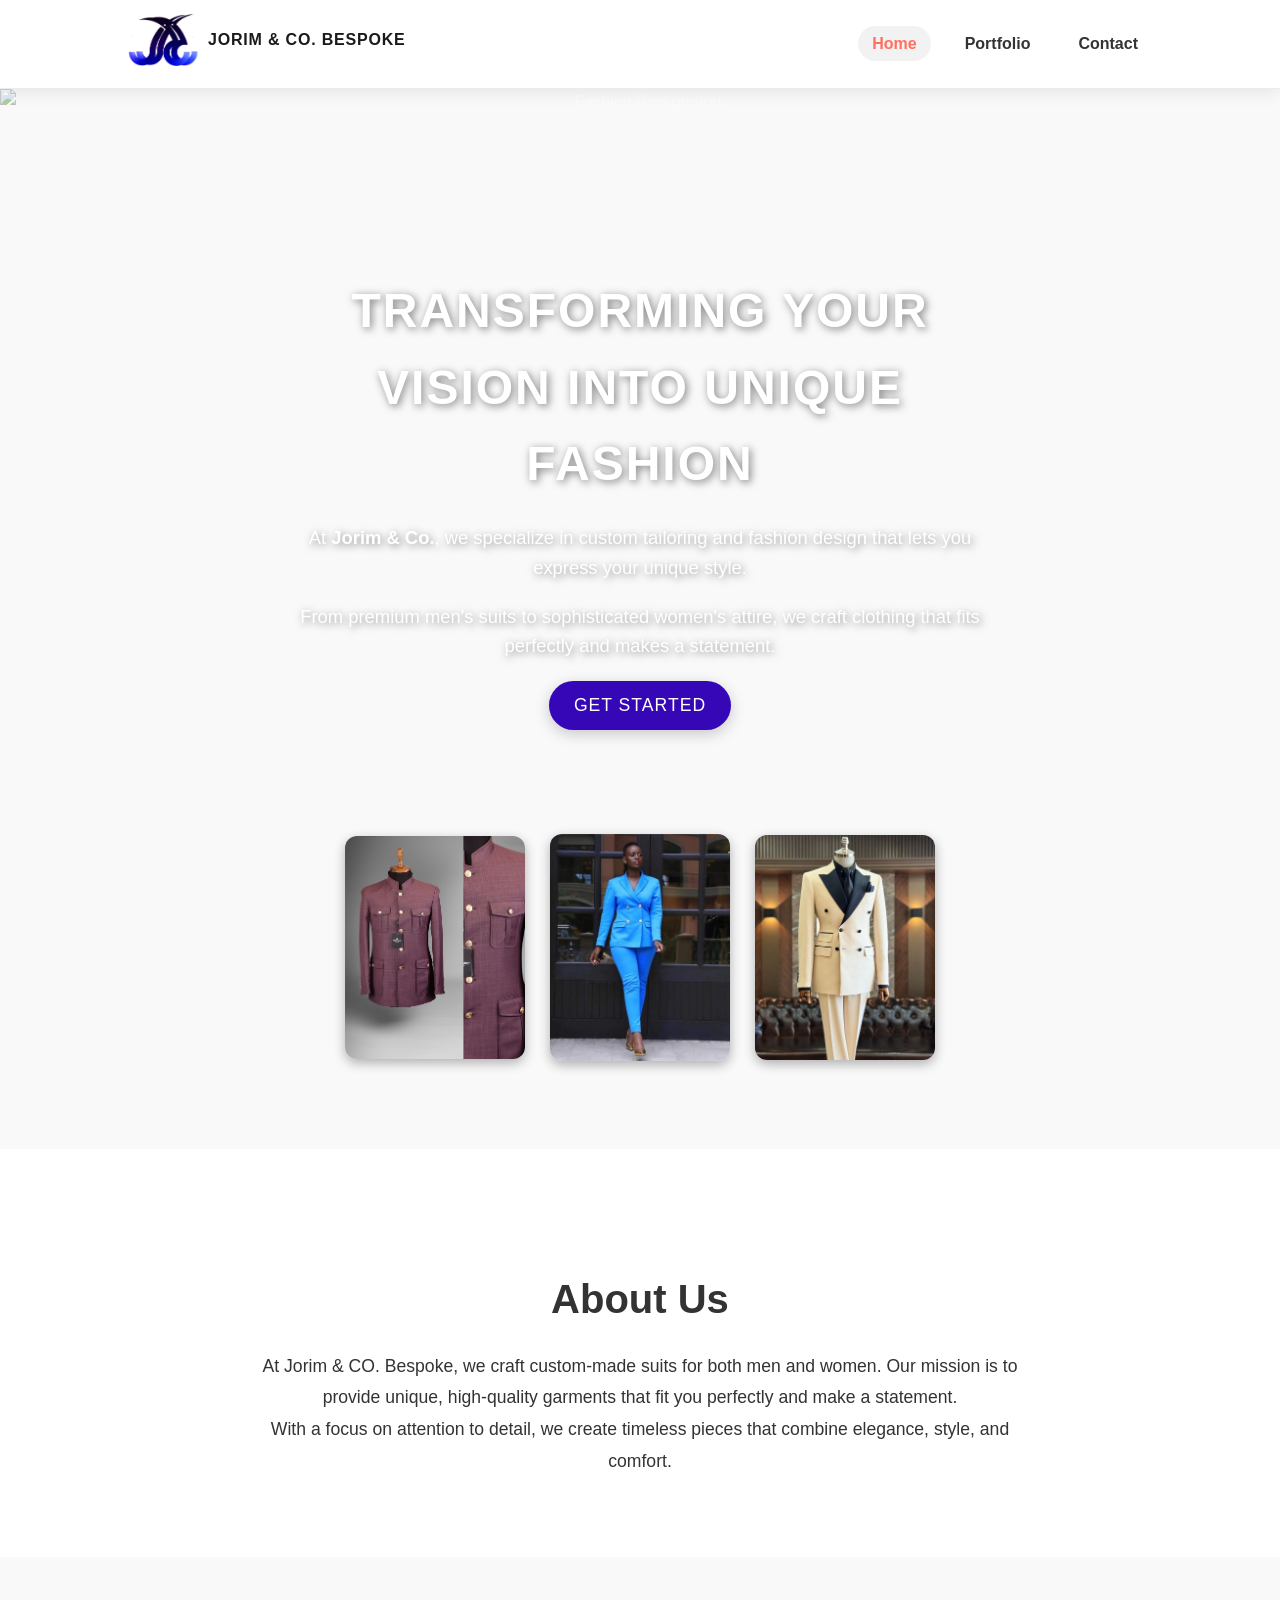
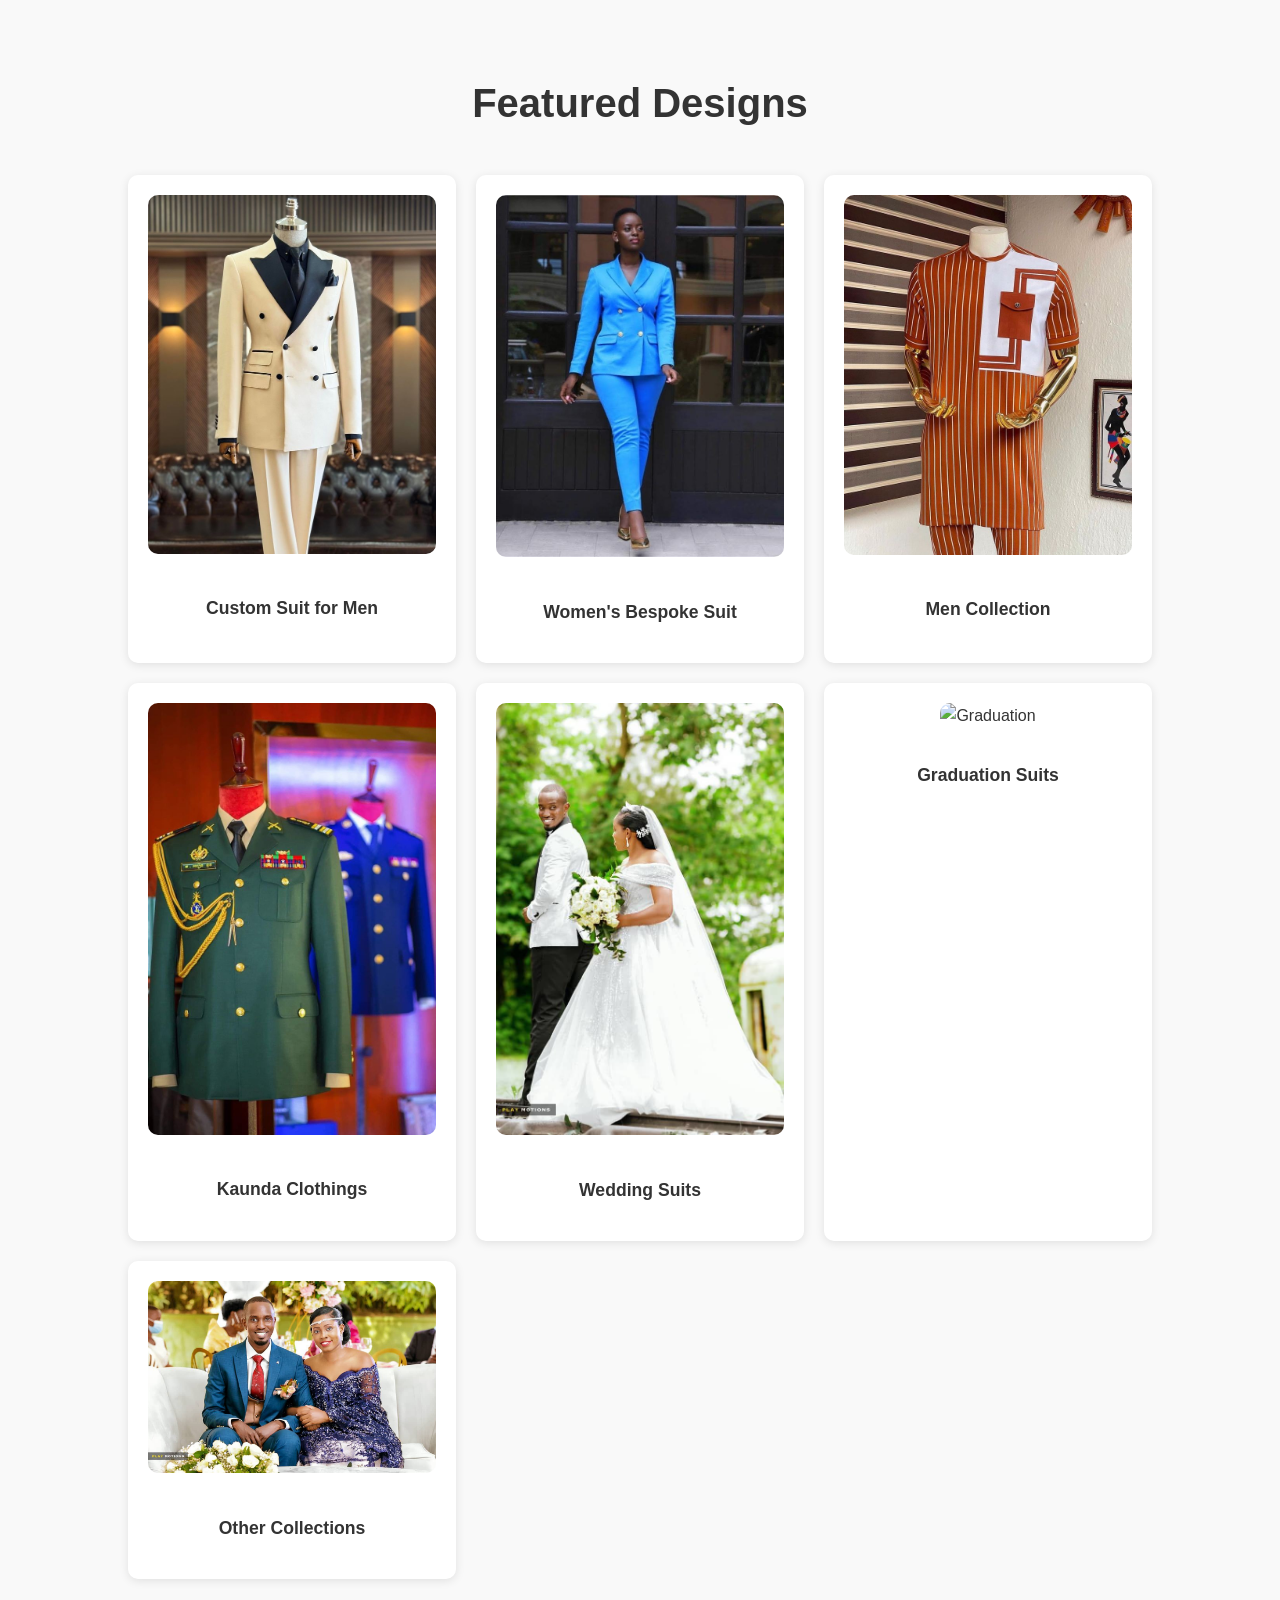
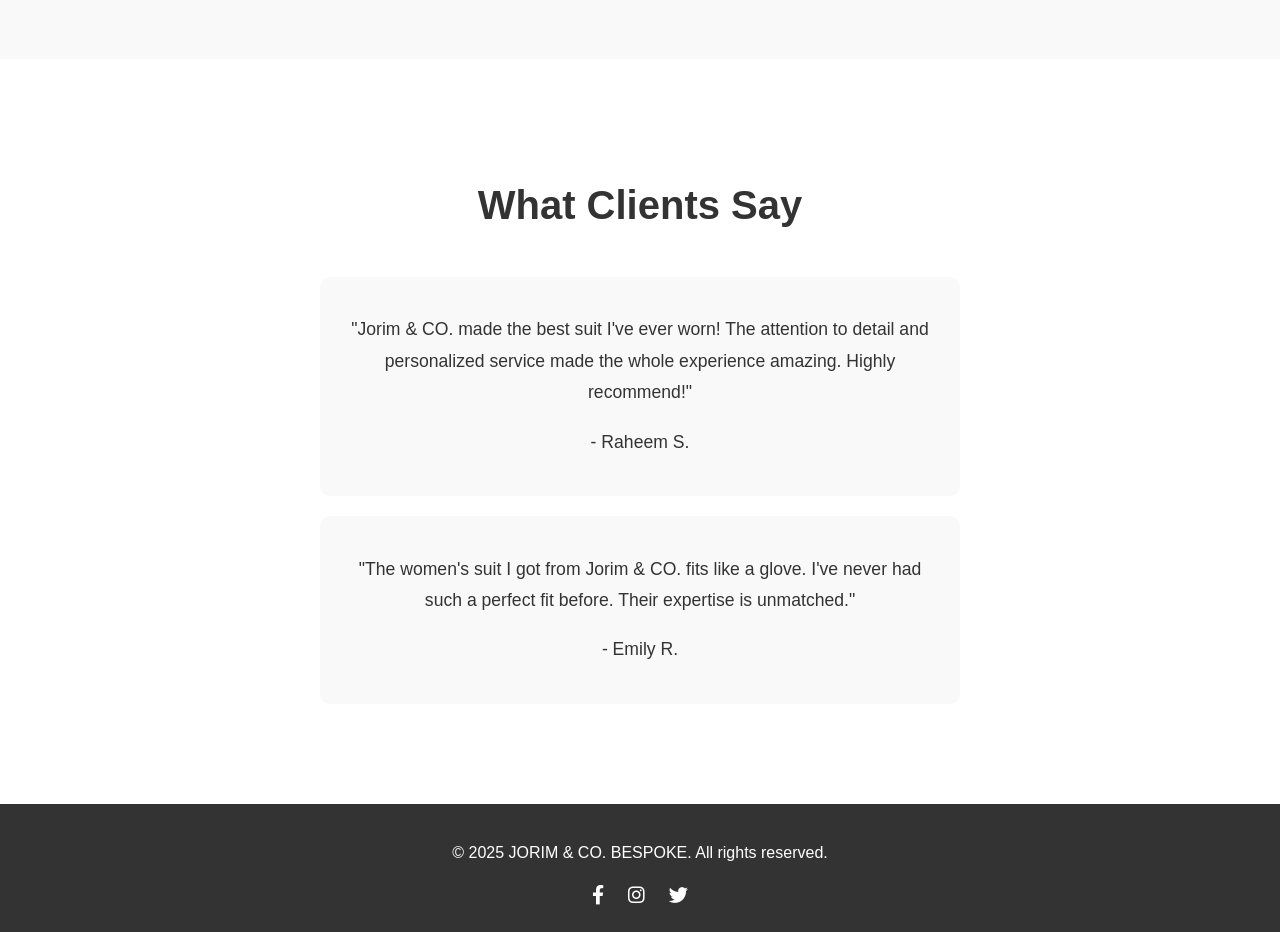
==== commit dc7b594d: "Point first hero image to Kaunda Suits" ====
--- a/index.html
+++ b/index.html
@@ -42,8 +42,8 @@
         </div>
     
         <div class="hero-carousel">
-            <a href="kaftan-men.html" aria-label="Open Kaftan Men gallery">
-                <img src="images/kaftan.jpg" alt="Elegant Men's Suit">
+            <a href="kaunda-suits.html" aria-label="Open Kaunda Suits gallery">
+                <img src="images/kaunda.jpg" alt="Kaunda Suits">
             </a>
             <a href="women-suits.html" aria-label="Open Women Suits gallery">
                 <img src="images/women.jpg" alt="Classic Formal Wear">
--- a/styles.css
+++ b/styles.css
@@ -236,6 +236,12 @@
     margin-bottom: 15px;
 }
 
+.design-item a {
+    text-decoration: none;
+    color: inherit;
+    display: block;
+}
+
 .design-item p {
     font-size: 1.1rem;
     font-weight: 600;
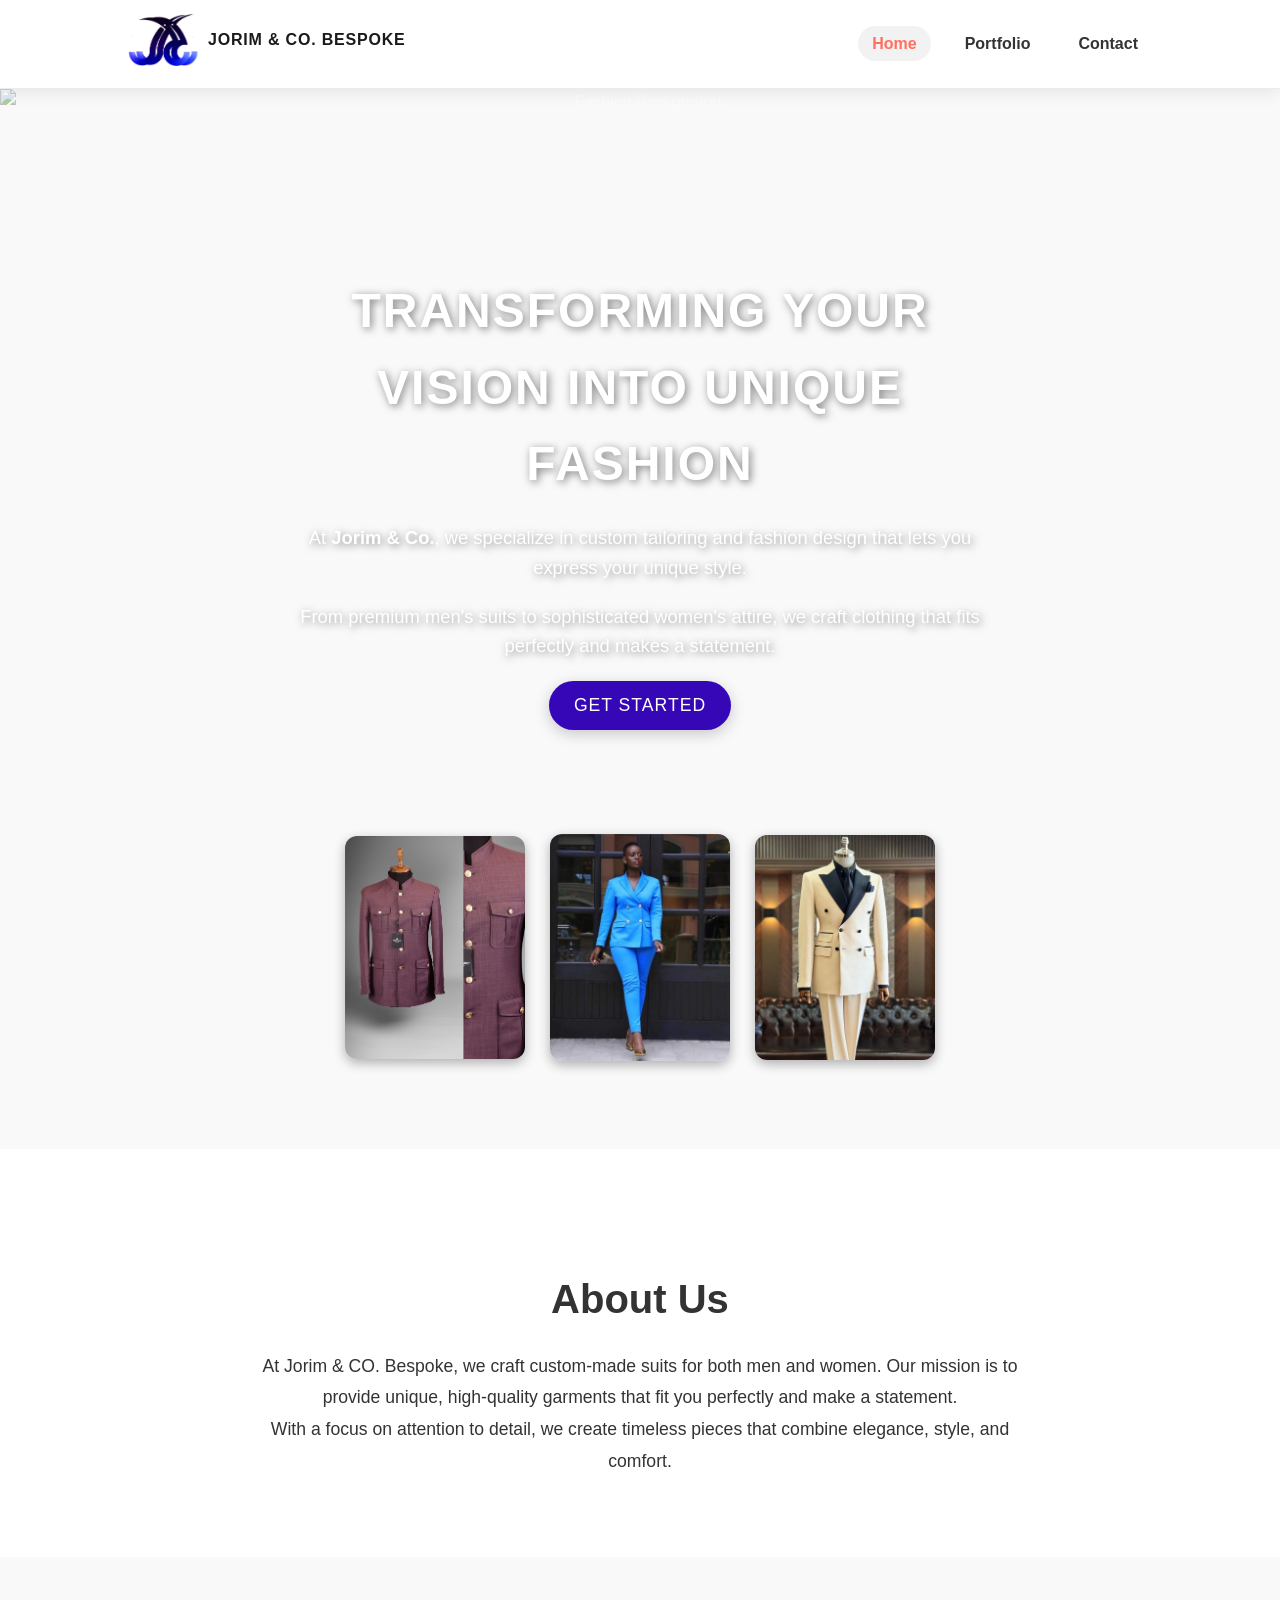
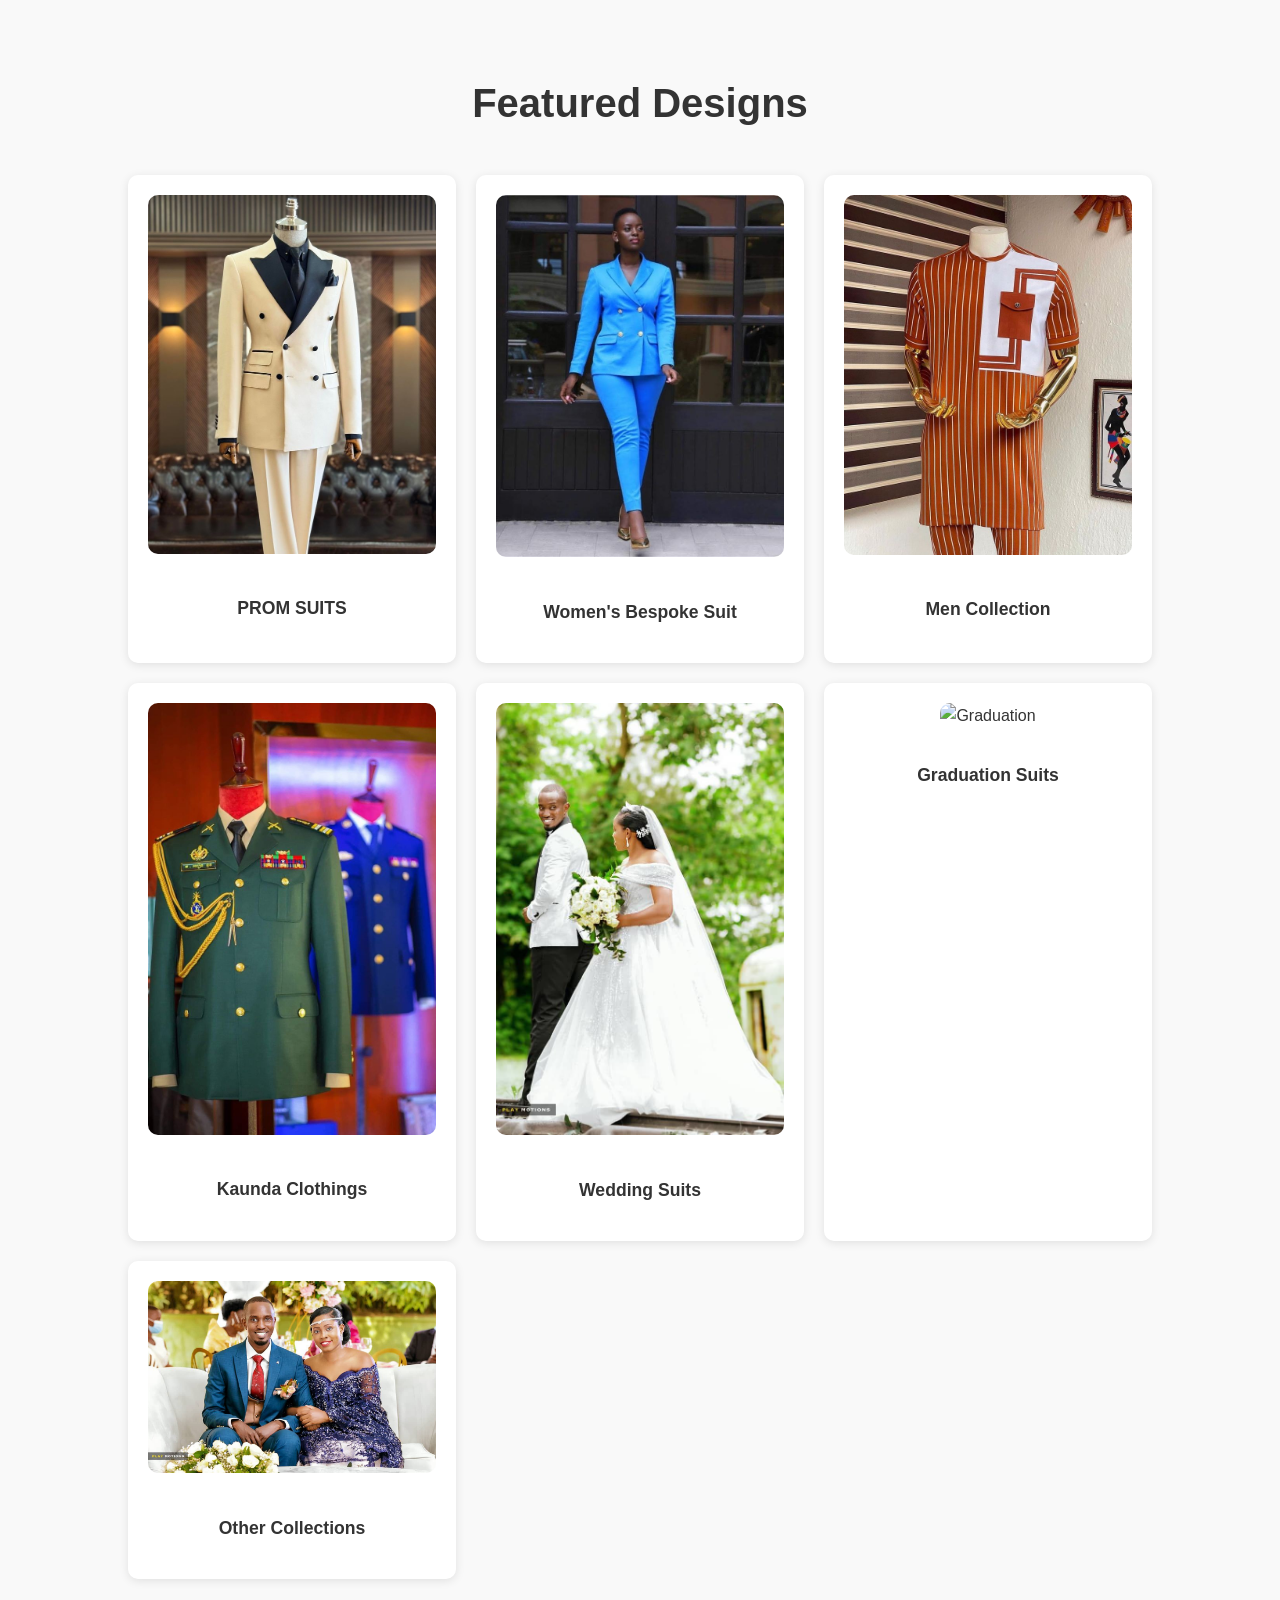
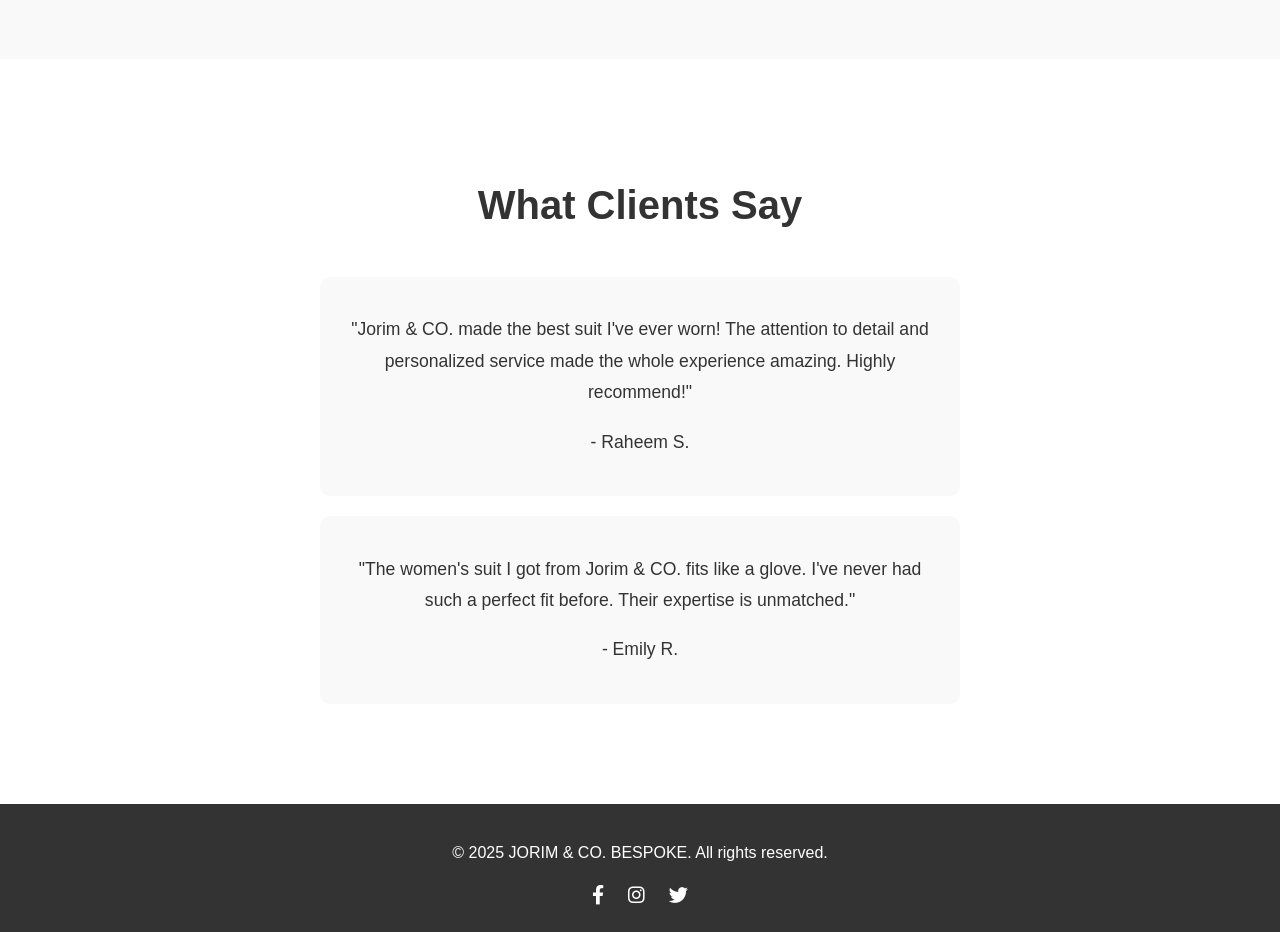
==== commit 64e3a19b: "Rename featured card to PROM SUITS and link gallery" ====
--- a/index.html
+++ b/index.html
@@ -68,8 +68,10 @@
         <h2 class="animate__animated animate__fadeIn">Featured Designs</h2>
         <div class="design-gallery">
             <div class="design-item animate__animated animate__fadeIn">
-                <img src="images/men.jpg" alt="Custom Suit for Men">
-                <p>Custom Suit for Men</p>
+                <a href="prom-suits.html" aria-label="Open Prom Suits gallery">
+                    <img src="images/men.jpg" alt="Prom Suits">
+                    <p>PROM SUITS</p>
+                </a>
             </div>
             <div class="design-item animate__animated animate__fadeIn">
                 <img src="images/women.jpg" alt="Women's Bespoke Suit">
@@ -80,8 +82,10 @@
                 <p>Men Collection</p>
             </div>
             <div class="design-item animate__animated animate__fadeIn">
-                <img src="images/kaunda3.jpg" alt="Kaunda Suits">
-                <p>Kaunda Clothings</p>
+                <a href="kaunda-suits.html" aria-label="Open Kaunda Suits gallery">
+                    <img src="images/kaunda3.jpg" alt="Kaunda Suits">
+                    <p>Kaunda Clothings</p>
+                </a>
             </div>
             <div class="design-item animate__animated animate__fadeIn">
                 <a href="wedding-suits.html" aria-label="Open Wedding Suits gallery">
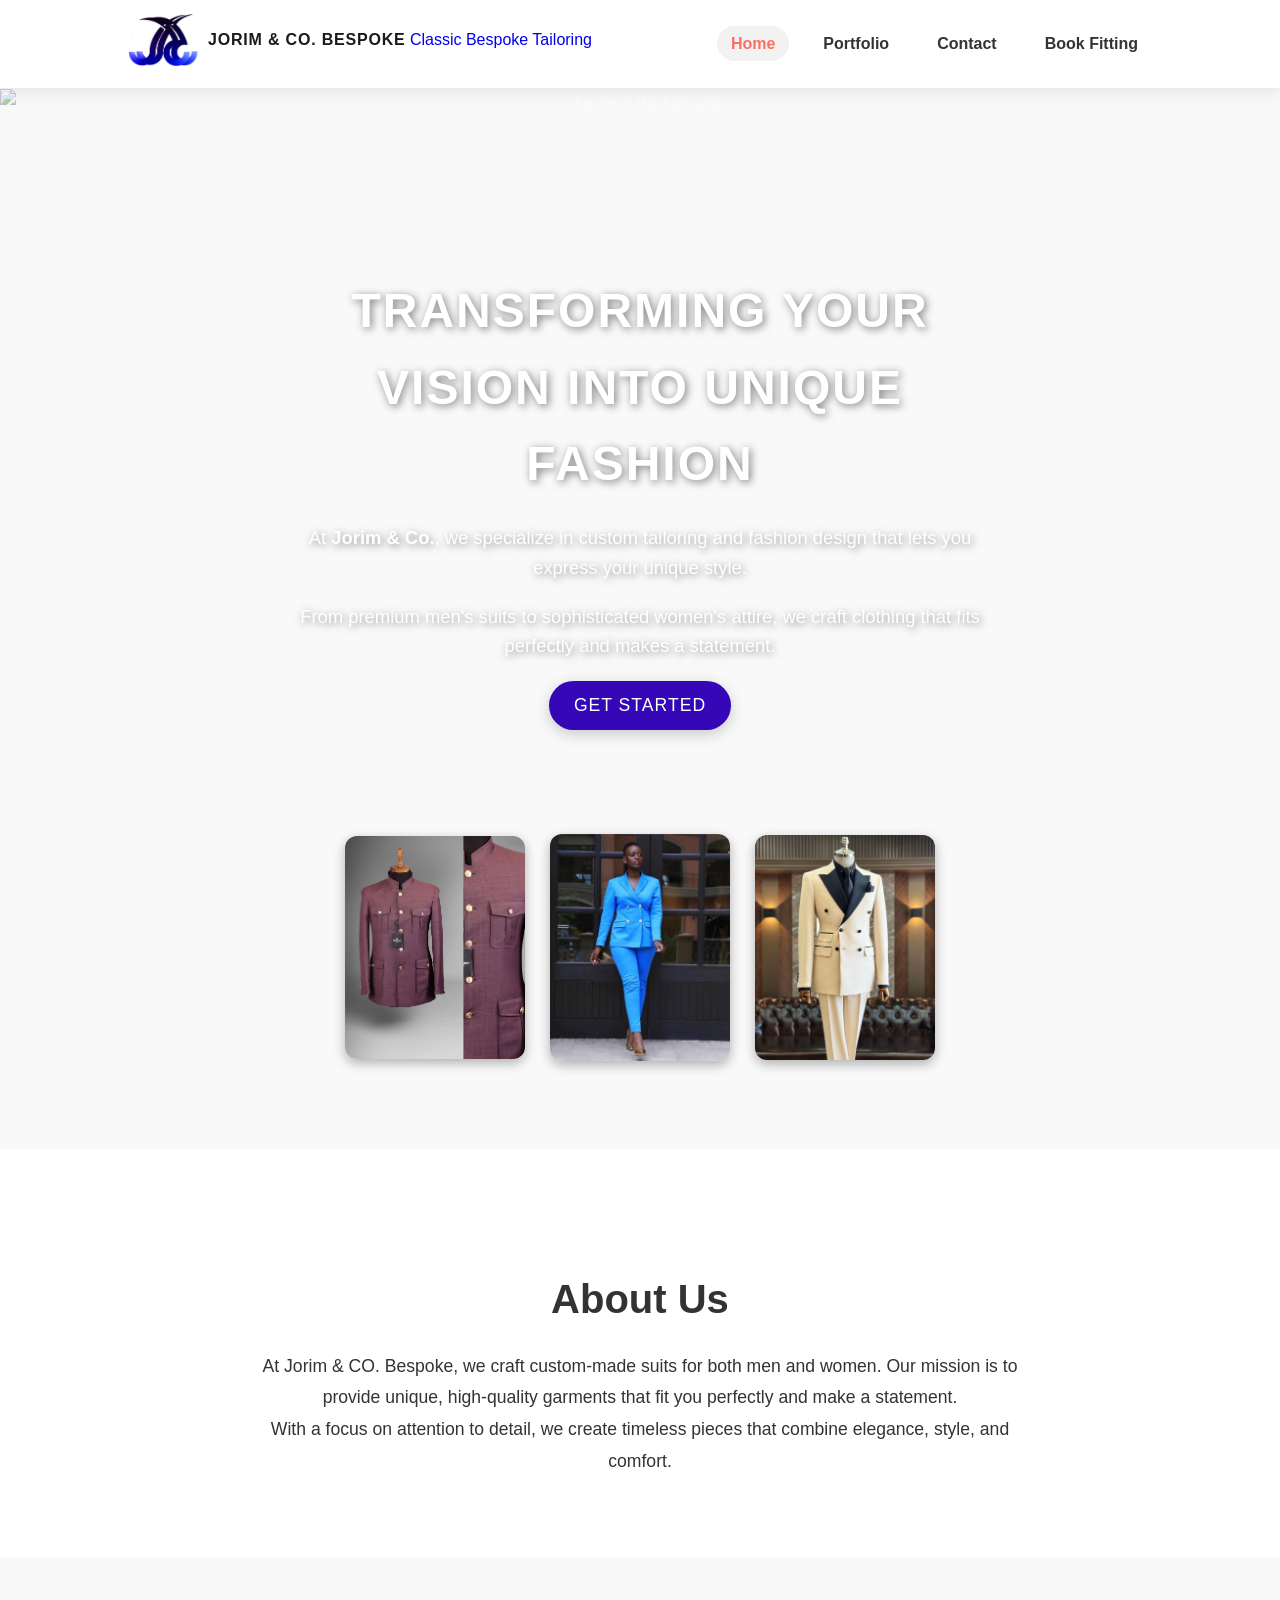
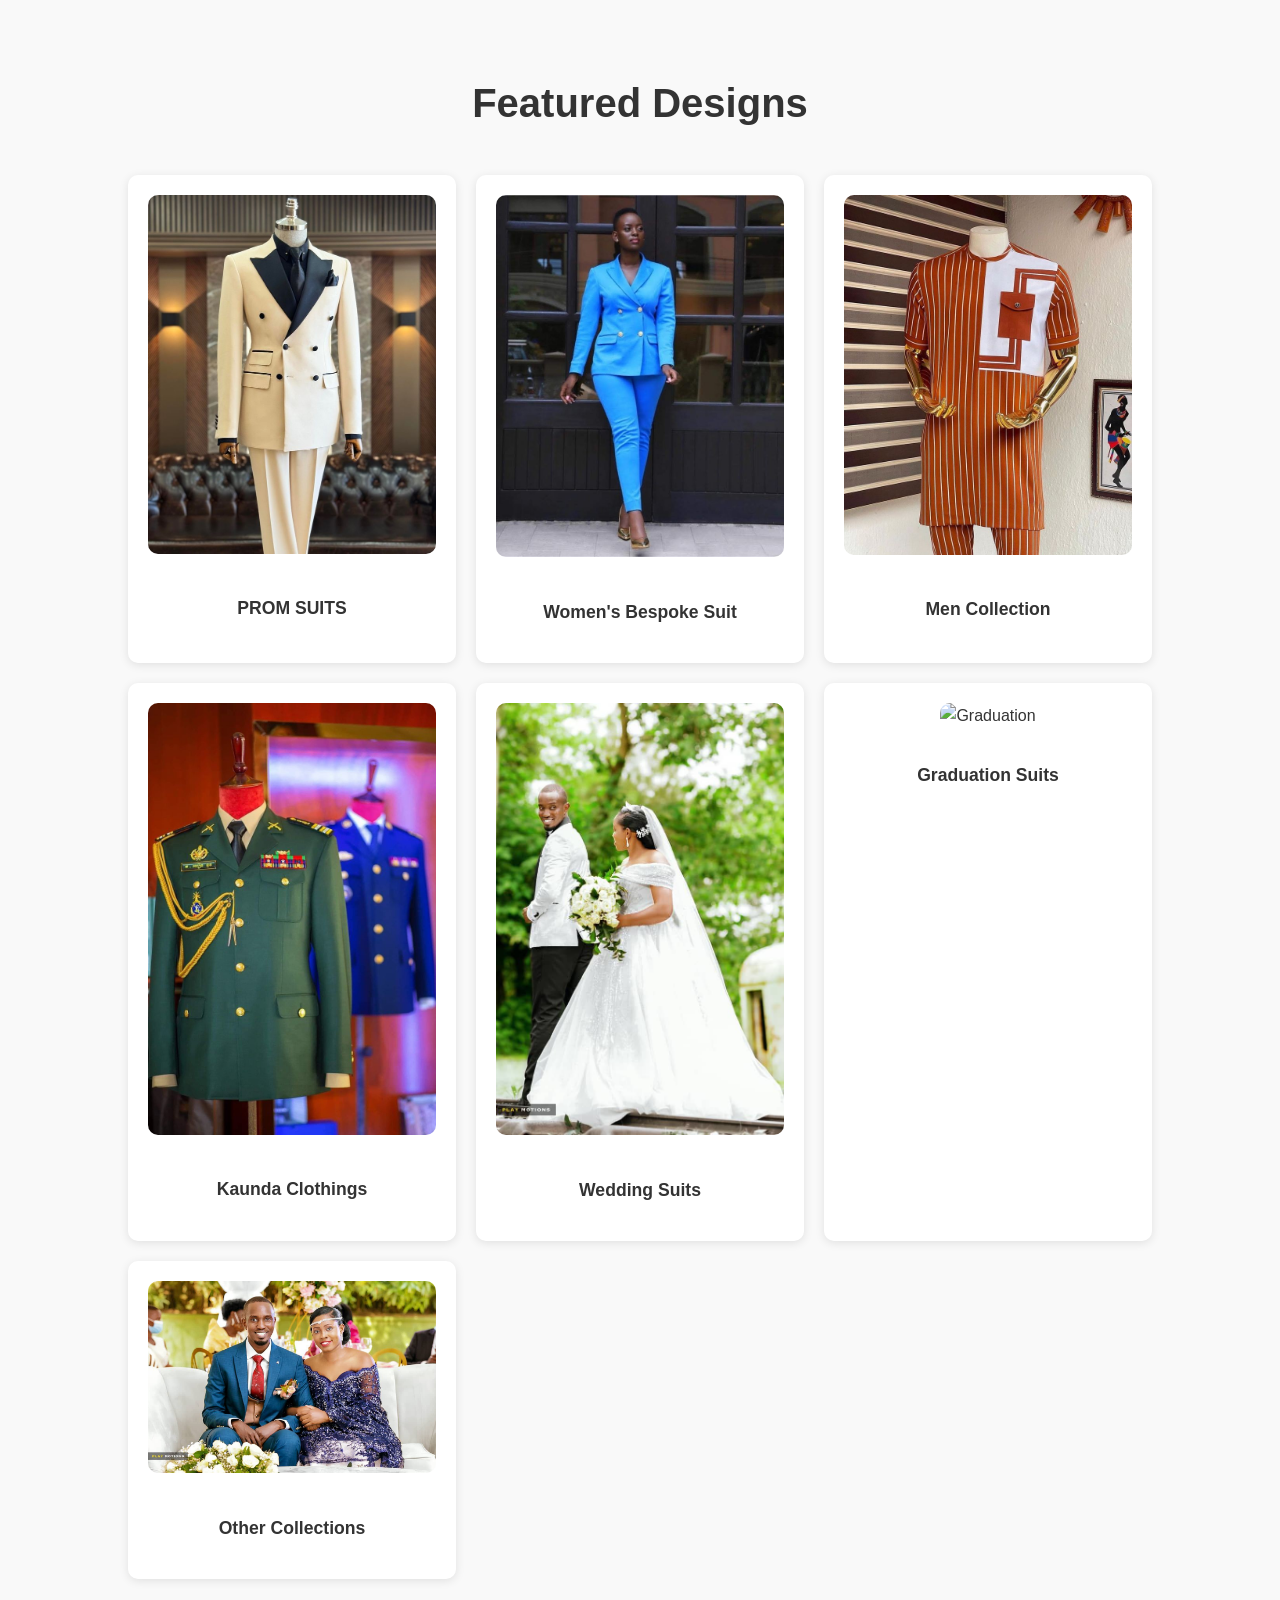
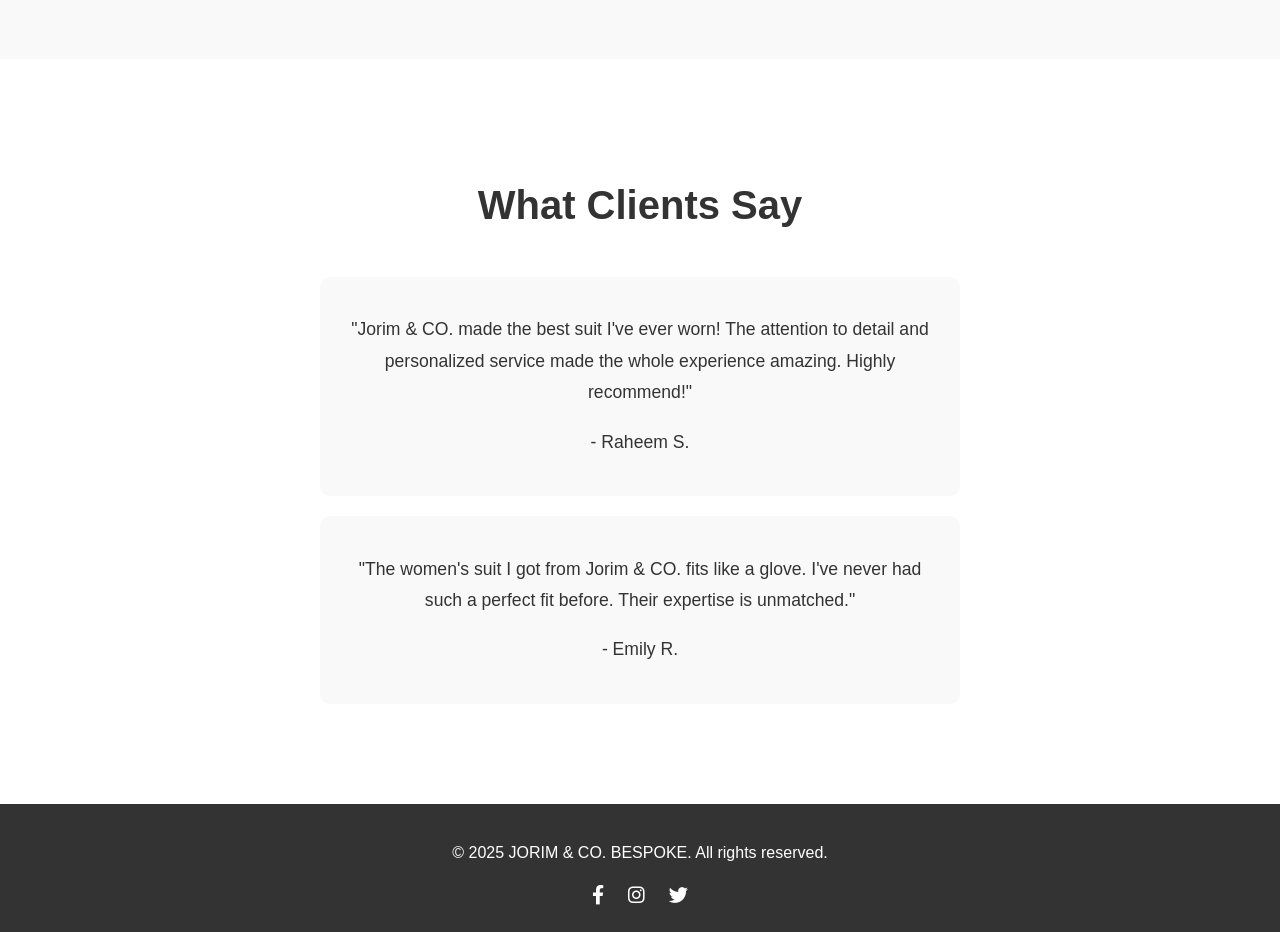
==== commit 7b38eb33: "Refine home header structure for premium brand look" ====
--- a/index.html
+++ b/index.html
@@ -16,7 +16,10 @@
         <div class="logo">
             <a href="index.html" class="brand-link" aria-label="JORIM & CO. BESPOKE home">
                 <img src="images/logo.png" alt="Jorim & CO. Logo" class="animate__animated animate__fadeIn">
-                <span class="brand-name">JORIM & CO. BESPOKE</span>
+                <span class="brand-texts">
+                    <span class="brand-name">JORIM & CO. BESPOKE</span>
+                    <span class="brand-tagline">Classic Bespoke Tailoring</span>
+                </span>
             </a>
         </div>
         <nav>
@@ -24,6 +27,7 @@
                 <li><a href="index.html" class="active">Home</a></li>
                 <li><a href="portfolio.html">Portfolio</a></li>
                 <li><a href="contact.html">Contact</a></li>
+                <li><a href="contact.html" class="nav-cta">Book Fitting</a></li>
             </ul>
         </nav>
     </header>
